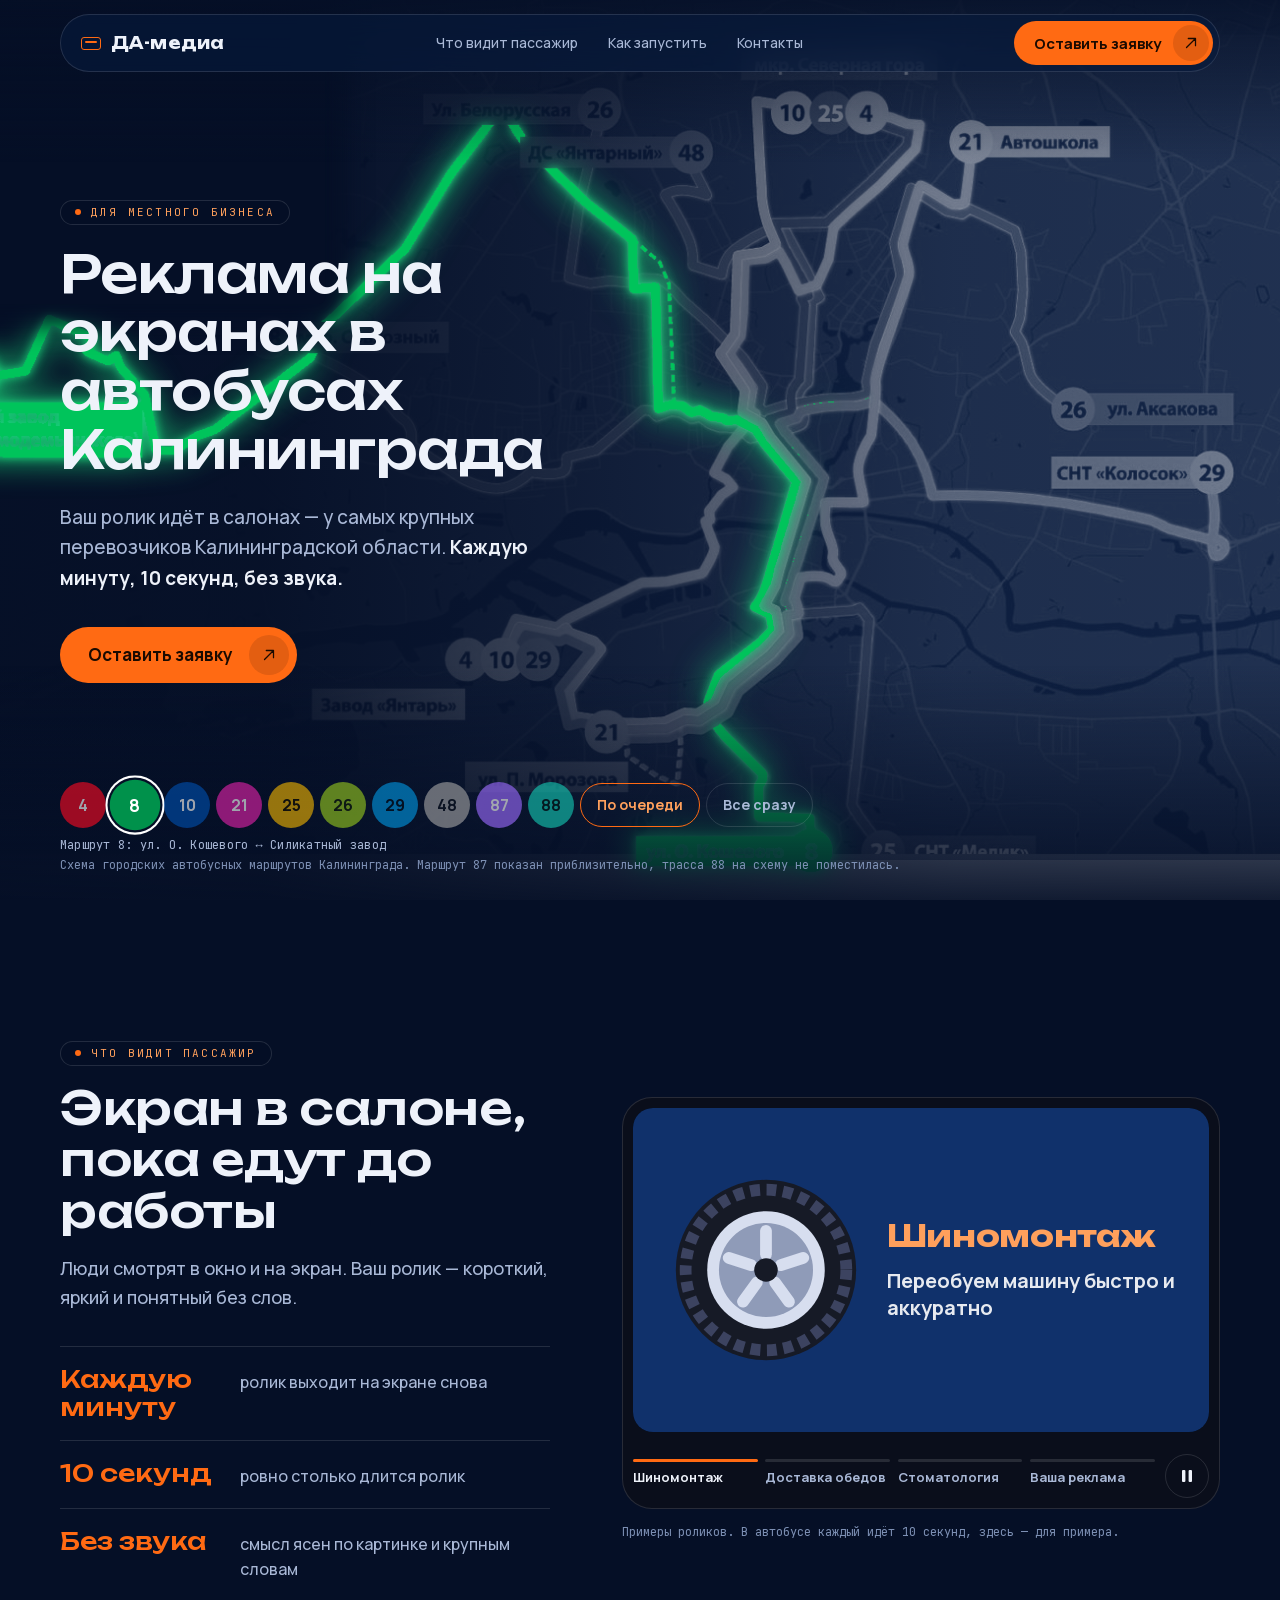
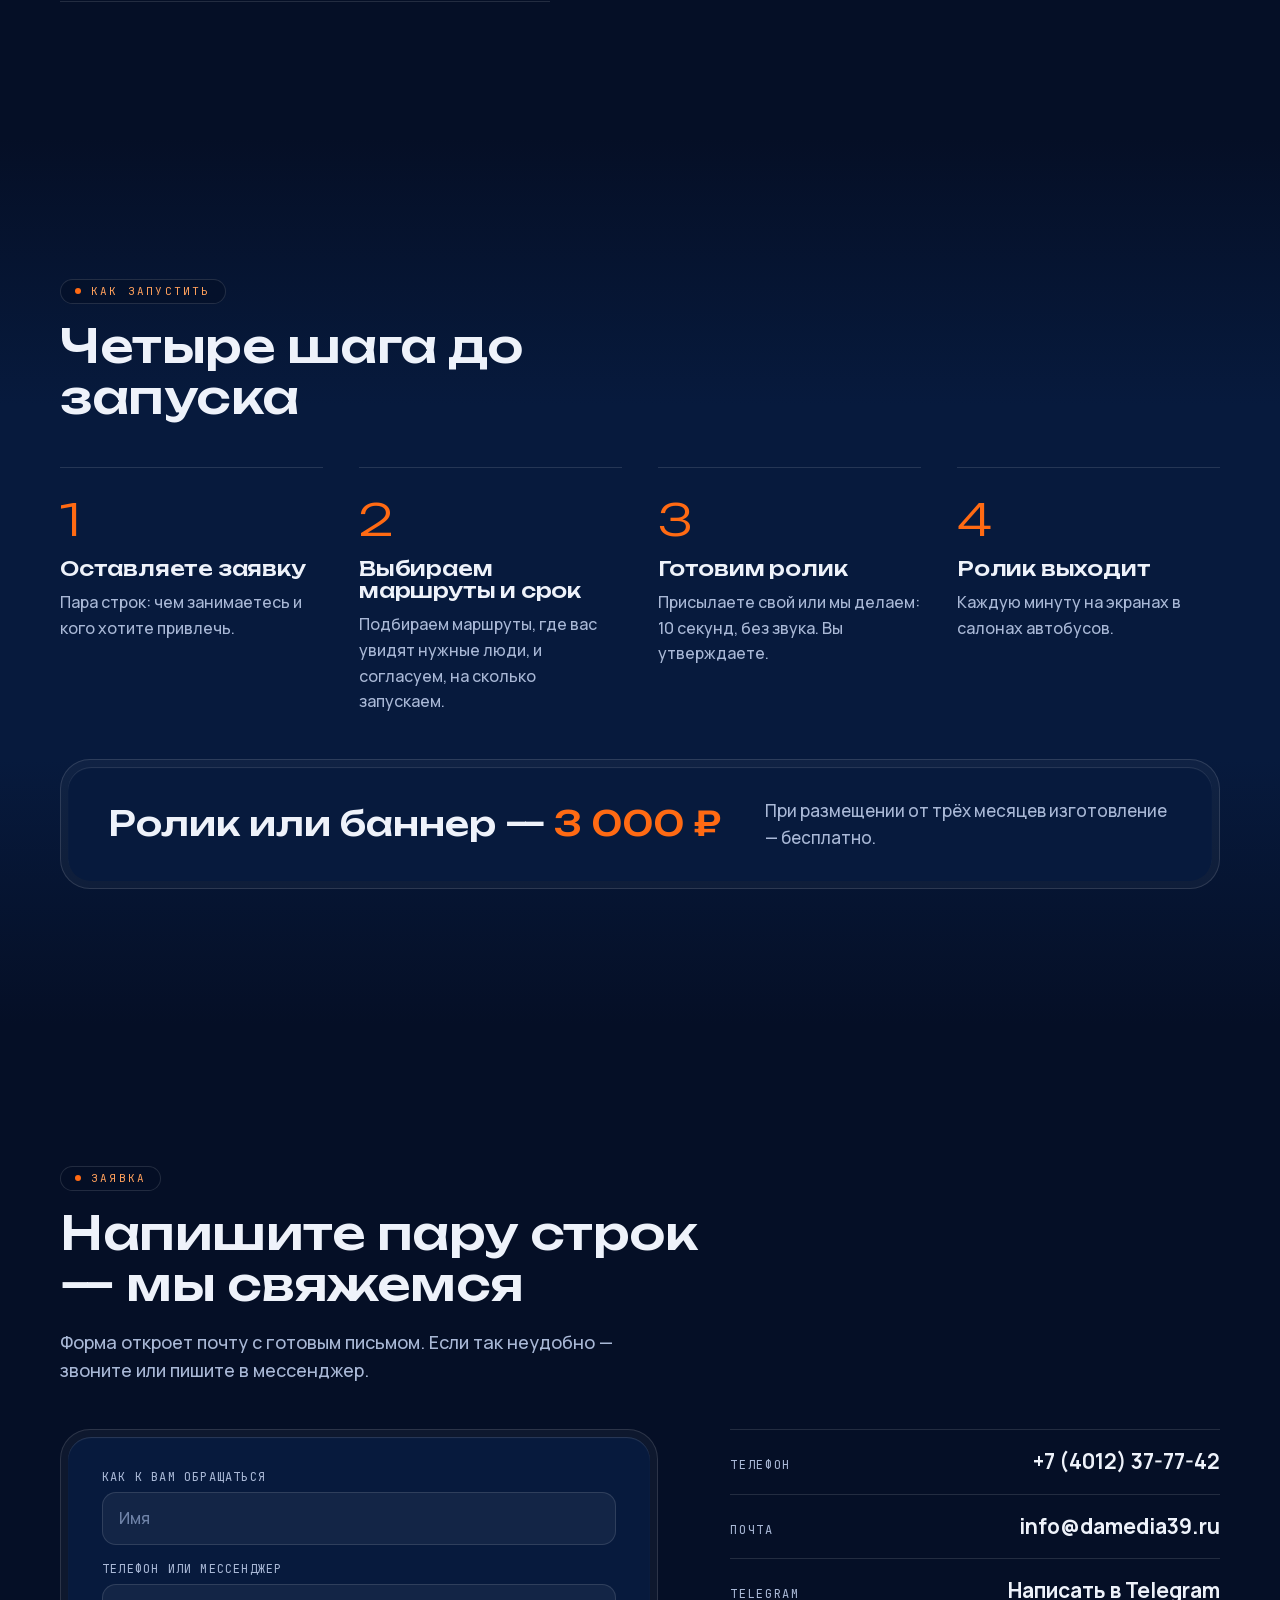
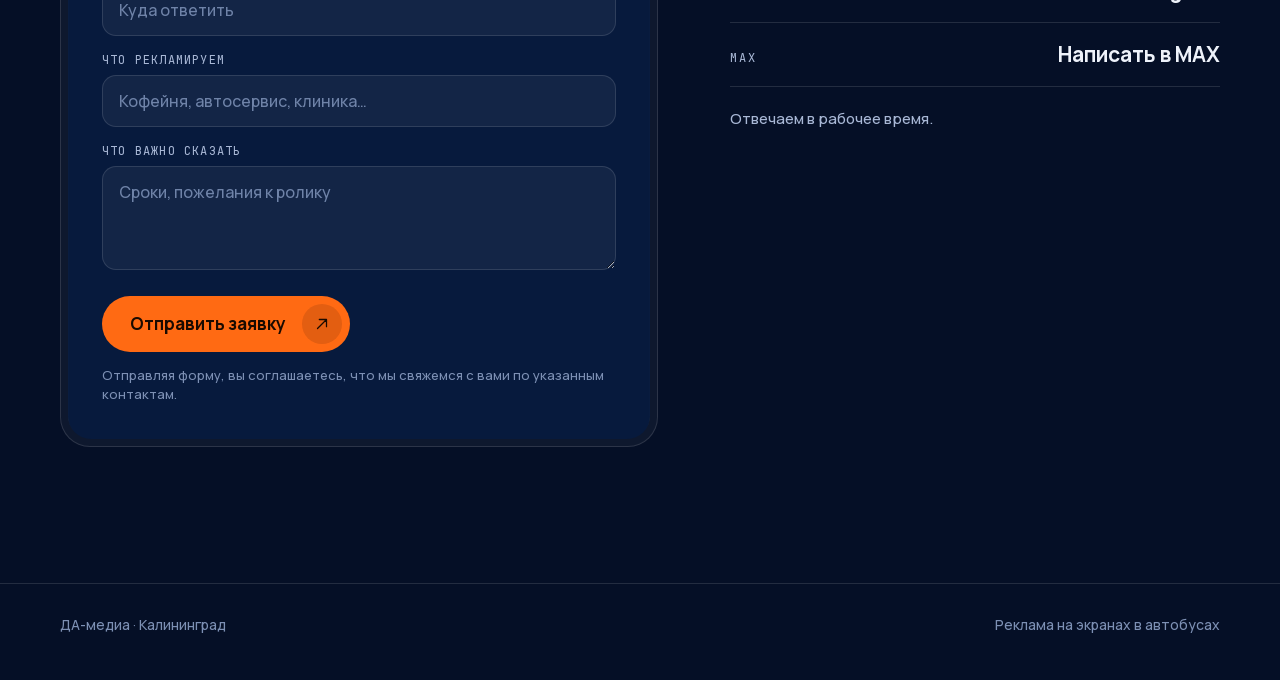
==== variants/c/index.html @ 6485599e "Демо сайта ДА-медиа (черновик) Co-Authored-By: Claude Sonnet 5.5 <noreply@anthropic.com>" ====
<!doctype html>
<html lang="ru">
<head>
<meta charset="utf-8">
<meta name="robots" content="noindex">
<meta name="viewport" content="width=device-width, initial-scale=1">
<title>ДА-медиа — реклама на экранах в автобусах Калининграда</title>
<meta name="description" content="Ваш ролик на экранах в салонах автобусов самых крупных перевозчиков Калининградской области. Для местного бизнеса. Оставьте заявку.">
<meta name="theme-color" content="#050f26">
<link rel="icon" href="data:image/svg+xml,%3Csvg xmlns='http://www.w3.org/2000/svg' viewBox='0 0 32 32'%3E%3Crect width='32' height='32' rx='8' fill='%23050f26'/%3E%3Crect x='6' y='10' width='20' height='12' rx='3' fill='none' stroke='%23ff6a13' stroke-width='2.5'/%3E%3C/svg%3E">
<script>document.documentElement.className='js'</script>
<link rel="stylesheet" href="../../assets/fonts/fonts.css">
<style>
/* Вариант В — «Ночная карта»: тёмный, карта города — герой первого экрана */
button,input,select,textarea{font-family:inherit}
:root{
  --bg:#050f26; --bg2:#071a3d; --bg3:#0b2350;
  --ink:#eef2fa; --muted:#a9b8d6; --line:rgba(255,255,255,.12);
  --orange:#ff6a13; --orange2:#ffa05c;
  --head:UNB,sans-serif; --txt:MAN,sans-serif; --mono:JB,monospace;
  --pad:20px; --spring:cubic-bezier(.32,.72,0,1);
  --ratio:1.7486;
}
@media(min-width:760px){:root{--pad:40px}}
*{box-sizing:border-box}
html{scroll-behavior:smooth;-webkit-text-size-adjust:100%}
body{margin:0;background:var(--bg);color:var(--ink);font:500 17px/1.6 var(--txt);overflow-x:hidden}
img,svg{display:block;max-width:100%}
a{color:inherit}
:focus-visible{outline:2px solid var(--orange2);outline-offset:3px;border-radius:6px}
.wrap{max-width:1240px;margin-inline:auto;padding-inline:var(--pad)}
.eyebrow{display:inline-flex;align-items:center;gap:10px;padding:6px 14px;border:1px solid var(--line);border-radius:999px;
  font:500 11px/1 var(--mono);letter-spacing:.2em;text-transform:uppercase;color:var(--orange2);background:rgba(5,15,38,.55)}
.eyebrow::before{content:"";width:6px;height:6px;border-radius:50%;background:var(--orange)}
h1,h2,h3{font-family:var(--head);font-weight:500;line-height:1.12;margin:0;letter-spacing:-.01em}
p{margin:0}

/* кнопка с вложенной стрелкой */
.btn{display:inline-flex;align-items:center;gap:16px;min-height:56px;padding:8px 8px 8px 28px;border:0;border-radius:999px;
  background:var(--orange);color:#1a0a00;font:700 17px/1 var(--txt);cursor:pointer;text-decoration:none;
  transition:transform .6s var(--spring),background .4s var(--spring)}
.btn:hover{background:var(--orange2)}
.btn:active{transform:scale(.98)}
.btn .ar{width:40px;height:40px;border-radius:50%;background:rgba(26,10,0,.12);display:grid;place-items:center;
  transition:transform .6s var(--spring)}
.btn:hover .ar{transform:translate(3px,-2px) scale(1.06)}
.btn .ar svg{width:18px;height:18px}
.btn{white-space:nowrap}
.btn--sm{min-height:44px;padding:4px 4px 4px 20px;font-size:15px;gap:12px}
.btn--sm .ar{width:36px;height:36px}

/* плавающая шапка-«остров» */
.top{position:fixed;z-index:30;top:14px;left:var(--pad);right:var(--pad);margin-inline:auto;max-width:1160px;
  display:flex;align-items:center;justify-content:space-between;gap:16px;padding:6px 6px 6px 20px;border-radius:999px;
  background:rgba(7,26,61,.62);border:1px solid var(--line);-webkit-backdrop-filter:blur(16px);backdrop-filter:blur(16px)}
.logo{white-space:nowrap;display:inline-flex;align-items:center;gap:10px;font:700 16px/1 var(--head);text-decoration:none;letter-spacing:.01em}
.logo i{width:20px;height:13px;border:1.5px solid var(--orange);border-radius:3px;position:relative;flex:none}
.logo i::after{content:"";position:absolute;left:3px;right:3px;top:3px;height:2px;border-radius:2px;background:var(--orange)}
.nav{display:none;gap:30px;font:500 14px/1 var(--txt)}
.nav a{text-decoration:none;color:var(--muted);transition:color .4s var(--spring)}
.nav a:hover{color:var(--ink)}
@media(min-width:900px){.nav{display:flex}}
.top .sh{display:none}
@media(max-width:520px){.top .lg{display:none}.top .sh{display:inline}.top{padding-left:16px}}

/* ───────── ПЕРВЫЙ ЭКРАН: КАРТА ───────── */
.hero{position:relative;background:var(--bg)}
.stage{position:relative;height:max(38svh,280px);overflow:hidden;background:var(--bg2)}
.mapbox{position:absolute;left:0;top:0;height:100%;width:calc(max(38svh,280px)*var(--ratio));
  background:var(--bg2);isolation:isolate;transform:translateX(var(--tx,0px));
  transition:transform 1.1s var(--spring)}
.mapbox img{position:absolute;left:0;top:0;width:100%;height:auto;max-width:none}
.mapbox .base{z-index:1;filter:grayscale(1) invert(1) brightness(1.08) contrast(.92);mix-blend-mode:screen;opacity:.72}
.rl{z-index:3;opacity:0;pointer-events:none;transition:opacity .7s var(--spring)}
.rl.on{opacity:1;filter:brightness(1.3) saturate(1.15) drop-shadow(0 0 5px var(--g,var(--c))) drop-shadow(0 0 16px var(--g,var(--c)));
  animation:glow 2.6s var(--spring) infinite alternate}
@keyframes glow{from{opacity:.78}to{opacity:1}}
.patch{position:absolute;z-index:4;left:1.6%;top:3%;width:28.4%;height:30.8%;background:var(--bg);
  box-shadow:0 0 26px 20px var(--bg);border-radius:6px}
.scrim-l{display:none}
.fade{position:absolute;z-index:5;inset:0;pointer-events:none;
  background:linear-gradient(180deg,rgba(5,15,38,.85) 0,rgba(5,15,38,0) 22%,rgba(5,15,38,0) 70%,var(--bg) 100%)}
.hero-foot{position:relative;z-index:6;padding:6px var(--pad) 0}
.kchips{display:flex;flex-wrap:wrap;gap:6px;align-items:center}
.kch{appearance:none;border:0;width:44px;height:44px;border-radius:50%;background:var(--c);color:var(--t,#fff);cursor:pointer;
  font:700 16px/1 var(--txt);padding:0;opacity:.62;
  transition:opacity .4s var(--spring),transform .5s var(--spring),box-shadow .4s var(--spring)}
.kch:hover{opacity:1}
.kch[aria-pressed="true"]{opacity:1;transform:scale(1.1);box-shadow:0 0 0 2px var(--bg),0 0 0 4px #fff}
.kmode{appearance:none;border:1px solid var(--line);background:transparent;color:var(--muted);height:44px;padding:0 16px;
  border-radius:999px;cursor:pointer;font:600 14px/1 var(--txt);transition:color .4s var(--spring),border-color .4s var(--spring)}
.kmode:hover,.kmode[aria-pressed="true"]{color:var(--orange2);border-color:var(--orange)}
.kinfo{margin-top:8px;font:500 12px/1.5 var(--mono);color:var(--muted);letter-spacing:.02em;min-height:1.5em}
.kcap{margin-top:2px;font:500 12px/1.5 var(--mono);color:#7d90b4}

.hero-in{position:relative;z-index:6;padding:14px var(--pad) 40px}
.hero-in h1{font-size:clamp(26px,7vw,34px);margin:12px 0 12px;max-width:15em}
.hero-in .sub{color:var(--muted);font-size:16px;max-width:30em;margin-bottom:24px}
.hero-in .sub b{color:var(--ink);font-weight:600}

@media(min-width:760px){
  .hero{height:max(100svh,660px);display:grid;grid-template-rows:1fr auto;min-height:660px}
  .stage{position:absolute;inset:0;height:auto}
  .mapbox{left:50%;top:50%;height:auto;aspect-ratio:1600/915;width:max(100%,calc(max(100svh,660px)*var(--ratio)));
    transform:translate(-50%,-50%);transition:none}
  .scrim-l{display:block;position:absolute;inset:0;z-index:2;
    background:linear-gradient(90deg,var(--bg) 0,rgba(5,15,38,.93) 26%,rgba(5,15,38,.62) 46%,rgba(5,15,38,.12) 70%,rgba(5,15,38,0) 100%)}
  .fade{background:linear-gradient(180deg,rgba(5,15,38,.8) 0,rgba(5,15,38,0) 18%,rgba(5,15,38,0) 74%,rgba(5,15,38,.92) 100%)}
  .hero-in{grid-row:1;align-self:center;padding:96px var(--pad) 0;width:100%;max-width:1240px;margin-inline:auto}
  .hero-in h1{font-size:clamp(36px,4.1vw,56px);max-width:11.5em;margin:20px 0 22px}
  .hero-in .sub{font-size:19px;max-width:27em;margin-bottom:34px}
  .hero-foot{grid-row:2;width:100%;max-width:1240px;margin-inline:auto;padding:0 var(--pad) 26px}
  .kch{width:46px;height:46px}
}

/* ───────── БЛОКИ ───────── */
section.blk{padding:84px 0}
@media(min-width:900px){section.blk{padding:136px 0}}
.blk h2{font-size:clamp(26px,3.6vw,46px);margin:16px 0 18px;max-width:14em}
.lead{color:var(--muted);max-width:32em;font-size:18px}

.bezel{padding:7px;border:1px solid var(--line);border-radius:30px;background:rgba(255,255,255,.04)}
.bezel>.core{border-radius:23px;background:var(--bg2);box-shadow:inset 0 1px 1px rgba(255,255,255,.14);overflow:hidden}

/* что видит пассажир */
.pass{display:grid;gap:44px;align-items:center}
@media(min-width:900px){.pass{grid-template-columns:minmax(0,.9fr) minmax(0,1.1fr);gap:72px}}
.facts{list-style:none;margin:34px 0 0;padding:0}
.facts li{display:grid;grid-template-columns:minmax(0,9.5em) 1fr;gap:18px;align-items:baseline;padding:18px 0;border-top:1px solid var(--line)}
.facts li:last-child{border-bottom:1px solid var(--line)}
.facts b{font:500 clamp(18px,2.1vw,24px)/1.2 var(--head);color:var(--orange)}
.facts span{color:var(--muted);font-size:16px}
@media(max-width:420px){.facts li{grid-template-columns:1fr;gap:4px}}

.tv{padding:10px;border-radius:30px;background:#0a0e1b;border:1px solid var(--line)}
.glass{position:relative;aspect-ratio:16/9;border-radius:20px;overflow:hidden;container-type:inline-size;background:#000}
.sl{position:absolute;inset:0;display:flex;align-items:center;gap:4cqw;padding:5cqw 6cqw;opacity:0;visibility:hidden;
  transition:opacity .9s var(--spring),visibility 0s .9s}
.sl.on{opacity:1;visibility:visible;transition:opacity .9s var(--spring),visibility 0s}
.sl .art{flex:none;width:34cqw}
.sl .tx{min-width:0}
.sl .tt{font:700 5.2cqw/1.12 var(--head);letter-spacing:-.01em}
.sl .ss{font:600 3.5cqw/1.35 var(--txt);margin-top:2.4cqw;opacity:.9}
.s1{background:#10316b;color:#fff}.s1 .tt{color:#ffa05c}
.s2{background:#ffd36b;color:#2a1700}
.s3{background:#8fdde6;color:#06303a}
.s4{background:var(--orange);color:#1a0a00;flex-direction:column;justify-content:center;text-align:center;gap:0}
.s4 .tt{font-size:6cqw;max-width:16em}
.s4 .brand{font:700 4.2cqw/1 var(--head);margin-top:4cqw;letter-spacing:.02em}
.s4 .tel{font:700 6.4cqw/1 var(--head);margin-top:2.6cqw;background:#1a0a00;color:#fff;padding:2cqw 4cqw;border-radius:999px;white-space:nowrap}
.spin{transform-box:fill-box;transform-origin:center}
.sl.on .spin{animation:spin 2.2s linear infinite}
.sl.on .steam{animation:steam 2s var(--spring) infinite}
.sl.on .steam:nth-of-type(2){animation-delay:.5s}.sl.on .steam:nth-of-type(3){animation-delay:1s}
.sl.on .tooth{animation:wob 1.6s var(--spring) infinite alternate}
.sl.on .tw{animation:tw 1.2s var(--spring) infinite alternate}
.sl.on .tw:nth-of-type(2){animation-delay:.4s}.sl.on .tw:nth-of-type(3){animation-delay:.8s}
.steam,.tw,.tooth{transform-box:fill-box;transform-origin:center}
@keyframes spin{to{transform:rotate(360deg)}}
@keyframes steam{0%{opacity:0;transform:translateY(8px)}35%{opacity:.9}100%{opacity:0;transform:translateY(-14px)}}
@keyframes wob{from{transform:rotate(-7deg)}to{transform:rotate(7deg)}}
@keyframes tw{from{opacity:.2;transform:scale(.5)}to{opacity:1;transform:scale(1.15)}}

.tvbar{display:flex;align-items:center;gap:10px;margin-top:14px}
.tabs{display:flex;gap:8px;flex:1;min-width:0}
.tab{appearance:none;flex:1;min-width:0;border:0;background:transparent;color:var(--muted);cursor:pointer;text-align:left;
  padding:10px 0 0;font:600 13px/1.25 var(--txt);position:relative;transition:color .4s var(--spring)}
.tab::before{content:"";position:absolute;left:0;right:0;top:0;height:3px;border-radius:3px;background:var(--line)}
.tab .bar{position:absolute;left:0;right:0;top:0;height:3px;border-radius:3px;background:var(--orange);transform:scaleX(0);transform-origin:left}
.tab[aria-current="true"]{color:var(--ink)}
.tab[aria-current="true"] .bar{animation:fill var(--dur,4.5s) linear forwards}
.tv.paused .tab .bar,.tv.still .tab .bar{animation:none}
.tv.paused .tab[aria-current="true"] .bar,.tv.still .tab[aria-current="true"] .bar{transform:scaleX(1)}
@keyframes fill{to{transform:scaleX(1)}}
.pp{appearance:none;flex:none;width:44px;height:44px;border-radius:50%;border:1px solid var(--line);background:transparent;color:var(--ink);cursor:pointer;
  display:grid;place-items:center;margin-top:8px;transition:border-color .4s var(--spring)}
.pp:hover{border-color:var(--orange)}
.pp svg{width:16px;height:16px}
.pp .i-play{display:none}
.tv.paused .pp .i-play{display:block}.tv.paused .pp .i-pause{display:none}
.tab .sh{display:none}
@media(max-width:520px){.tab .f{display:none}.tab .sh{display:inline}.tab{font-size:12.5px}}
.tvnote{margin-top:14px;font:500 12px/1.5 var(--mono);color:#7d90b4}

/* как запустить */
.steps{list-style:none;margin:44px 0 0;padding:0;display:grid;gap:0}
.steps li{padding:26px 0;border-top:1px solid var(--line)}
.steps .n{font:300 44px/1 var(--head);color:var(--orange)}
.steps h3{font-size:20px;margin:16px 0 10px;font-weight:500}
.steps p{color:var(--muted);font-size:16px}
@media(min-width:900px){
  .steps{grid-template-columns:repeat(4,1fr);column-gap:36px}
  .steps li{padding:30px 0 0}
}
.price{margin-top:44px}
.price .core{display:grid;gap:12px;padding:26px 28px;align-items:center}
.price b{font:500 clamp(22px,3vw,34px)/1.15 var(--head)}
.price b em{font-style:normal;color:var(--orange)}
.price span{color:var(--muted);font-size:17px}
@media(min-width:900px){.price .core{grid-template-columns:auto 1fr;gap:44px;padding:30px 40px}}

/* заявка */
.order{display:grid;gap:48px;margin-top:44px}
@media(min-width:960px){.order{grid-template-columns:minmax(0,1.1fr) minmax(0,.9fr);gap:72px;align-items:start}}
.form .core{padding:24px 22px}
@media(min-width:600px){.form .core{padding:34px}}
.f-row{margin-bottom:18px}
.f-row label{display:block;font:500 12px/1 var(--mono);letter-spacing:.1em;text-transform:uppercase;color:var(--muted);margin-bottom:9px}
.f-row input,.f-row textarea{width:100%;font:500 16px/1.4 var(--txt);color:var(--ink);background:rgba(255,255,255,.05);
  border:1px solid var(--line);border-radius:14px;padding:14px 16px;transition:border-color .4s var(--spring),background .4s var(--spring)}
.f-row textarea{min-height:104px;resize:vertical}
.f-row input::placeholder,.f-row textarea::placeholder{color:#6f83a8}
.f-row input:focus,.f-row textarea:focus{outline:none;border-color:var(--orange);background:rgba(255,106,19,.07)}
.ok{margin-top:14px;color:var(--orange2);font-size:15px}
.fine{margin-top:14px;color:#7d90b4;font-size:13px;line-height:1.5}
.cts{list-style:none;margin:0;padding:0}
.cts li{display:flex;flex-wrap:wrap;gap:4px 18px;justify-content:space-between;align-items:baseline;padding:18px 0;border-top:1px solid var(--line)}
.cts li:last-child{border-bottom:1px solid var(--line)}
.cts .k{font:500 12px/1 var(--mono);letter-spacing:.14em;text-transform:uppercase;color:var(--muted)}
.cts a{font:600 clamp(17px,2vw,21px)/1.3 var(--txt);text-decoration:none;transition:color .4s var(--spring);overflow-wrap:anywhere}
.cts a:hover{color:var(--orange2)}
.cts-note{margin-top:20px;color:var(--muted);font-size:15px}

.ftr{border-top:1px solid var(--line);padding:30px 0 44px;color:#7d90b4;font-size:14px}
.ftr .wrap{display:flex;flex-wrap:wrap;gap:10px 30px;justify-content:space-between}

/* появление при прокрутке */
.js .rv{opacity:0;transform:translateY(30px);filter:blur(6px);transition:opacity 1s var(--spring),transform 1s var(--spring),filter 1s var(--spring)}
.js .rv.in{opacity:1;transform:none;filter:none}
@media(prefers-reduced-motion:reduce){
  html{scroll-behavior:auto}
  .js .rv{opacity:1;transform:none;filter:none;transition:none}
  .rl,.rl.on{animation:none;transition:none}
  .sl,.sl.on{transition:none}
  .sl .spin,.sl .steam,.sl .tooth,.sl .tw{animation:none !important}
  .tab .bar{animation:none !important}
  .mapbox{transition:none}
}
</style>
</head>
<body>

<header class="top">
  <a class="logo" href="#top" aria-label="ДА-медиа, к началу"><i></i>ДА-медиа</a>
  <nav class="nav" aria-label="Разделы">
    <a href="#passazhir">Что видит пассажир</a>
    <a href="#kak">Как запустить</a>
    <a href="#zayavka">Контакты</a>
  </nav>
  <a class="btn btn--sm" href="#zayavka"><span class="lg">Оставить заявку</span><span class="sh">Заявка</span><span class="ar" aria-hidden="true"><svg viewBox="0 0 20 20" fill="none" stroke="currentColor" stroke-width="1.4" stroke-linecap="round" stroke-linejoin="round"><path d="M5 15 15 5M7 5h8v8"/></svg></span></a>
</header>

<main id="top">
<!-- ═════ 1. ПЕРВЫЙ ЭКРАН: живая карта города ═════ -->
<section class="hero" aria-label="Реклама на экранах в автобусах Калининграда" data-karta>
  <div class="stage" role="img" aria-label="Схема городских автобусных маршрутов Калининграда: маршруты подсвечиваются по очереди">
    <div class="mapbox" data-box>
      <img class="base" src="../../assets/karta/karta-marshrutov.jpg" width="1600" height="1117" alt="">
      <div class="scrim-l"></div>
      <img class="rl" data-r="4"  style="--c:#fa0a23" src="../../assets/karta/r4.png"  width="1600" height="1117" alt="">
      <img class="rl" data-r="8"  style="--c:#00914b;--g:#19d47a" src="../../assets/karta/r8.png"  width="1600" height="1117" alt="">
      <img class="rl" data-r="10" style="--c:#0050af;--g:#3b8cff" src="../../assets/karta/r10.png" width="1600" height="1117" alt="">
      <img class="rl" data-r="21" style="--c:#e223aa" src="../../assets/karta/r21.png" width="1600" height="1117" alt="">
      <img class="rl" data-r="25" style="--c:#f0b400" src="../../assets/karta/r25.png" width="1600" height="1117" alt="">
      <img class="rl" data-r="26" style="--c:#96c81e" src="../../assets/karta/r26.png" width="1600" height="1117" alt="">
      <img class="rl" data-r="29" style="--c:#0096e1" src="../../assets/karta/r29.png" width="1600" height="1117" alt="">
      <img class="rl" data-r="87" style="--c:#9b6bff;--g:#b58cff" src="../../assets/karta/r87.png" width="1600" height="1117" alt="">
      <div class="patch"></div>
    </div>
    <div class="fade"></div>
  </div>

  <div class="hero-foot">
    <div class="kchips" role="group" aria-label="Выбор маршрута на карте">
      <button type="button" class="kch" data-r="4"  style="--c:#fa0a23" aria-pressed="false" aria-label="Маршрут 4">4</button>
      <button type="button" class="kch" data-r="8"  style="--c:#00914b" aria-pressed="false" aria-label="Маршрут 8">8</button>
      <button type="button" class="kch" data-r="10" style="--c:#0050af" aria-pressed="false" aria-label="Маршрут 10">10</button>
      <button type="button" class="kch" data-r="21" style="--c:#e223aa" aria-pressed="false" aria-label="Маршрут 21">21</button>
      <button type="button" class="kch" data-r="25" style="--c:#f0b400;--t:#1a1200" aria-pressed="false" aria-label="Маршрут 25">25</button>
      <button type="button" class="kch" data-r="26" style="--c:#96c81e;--t:#14200a" aria-pressed="false" aria-label="Маршрут 26">26</button>
      <button type="button" class="kch" data-r="29" style="--c:#0096e1;--t:#02131f" aria-pressed="false" aria-label="Маршрут 29">29</button>
      <button type="button" class="kch" data-r="48" style="--c:#a3a3a3;--t:#10161f" aria-pressed="false" aria-label="Маршрут 48">48</button>
      <button type="button" class="kch" data-r="87" style="--c:#9b6bff" aria-pressed="false" aria-label="Маршрут 87">87</button>
      <button type="button" class="kch" data-r="88" style="--c:#14c8b4;--t:#04201c" aria-pressed="false" aria-label="Маршрут 88">88</button>
      <button type="button" class="kmode" data-mode="auto" aria-pressed="true">По очереди</button>
      <button type="button" class="kmode" data-mode="all" aria-pressed="false">Все сразу</button>
    </div>
    <p class="kinfo" data-info>10 маршрутов: 4, 8, 10, 21, 25, 26, 29, 48, 87, 88</p>
    <p class="kcap">Схема городских автобусных маршрутов Калининграда. Маршрут 87 показан приблизительно, трасса 88 на схему не поместилась.</p>
  </div>

  <div class="hero-in">
    <span class="eyebrow">Для местного бизнеса</span>
    <h1>Реклама на экранах в автобусах Калининграда</h1>
    <p class="sub">Ваш ролик идёт в салонах — у самых крупных перевозчиков Калининградской области. <b>Каждую минуту, 10 секунд, без звука.</b></p>
    <a class="btn" href="#zayavka">Оставить заявку<span class="ar" aria-hidden="true"><svg viewBox="0 0 20 20" fill="none" stroke="currentColor" stroke-width="1.4" stroke-linecap="round" stroke-linejoin="round"><path d="M5 15 15 5M7 5h8v8"/></svg></span></a>
  </div>
</section>

<!-- ═════ 2. ЧТО ВИДИТ ПАССАЖИР ═════ -->
<section class="blk" id="passazhir">
  <div class="wrap pass">
    <div class="rv">
      <span class="eyebrow">Что видит пассажир</span>
      <h2>Экран в салоне, пока едут до работы</h2>
      <p class="lead">Люди смотрят в окно и на экран. Ваш ролик — короткий, яркий и понятный без слов.</p>
      <ul class="facts">
        <li><b>Каждую минуту</b><span>ролик выходит на экране снова</span></li>
        <li><b>10 секунд</b><span>ровно столько длится ролик</span></li>
        <li><b>Без звука</b><span>смысл ясен по картинке и крупным словам</span></li>
      </ul>
      <!-- TODO: доля мужчин/женщин, ждём данных -->
    </div>

    <div class="rv">
      <div class="tv" data-tv>
        <div class="glass" role="group" aria-label="Примеры роликов на экране в автобусе">
          <!-- 1. шиномонтаж -->
          <div class="sl s1 on" aria-hidden="false">
            <svg class="art" viewBox="0 0 100 100" aria-hidden="true">
              <g class="spin">
                <circle cx="50" cy="50" r="46" fill="#161a26"/>
                <circle cx="50" cy="50" r="41" fill="none" stroke="#3c4360" stroke-width="6" stroke-dasharray="5 3.4"/>
                <circle cx="50" cy="50" r="30" fill="#d7deef"/>
                <circle cx="50" cy="50" r="24" fill="#8f9bb8"/>
                <g fill="#d7deef"><rect x="47" y="27" width="6" height="18" rx="3"/><rect x="47" y="27" width="6" height="18" rx="3" transform="rotate(72 50 50)"/><rect x="47" y="27" width="6" height="18" rx="3" transform="rotate(144 50 50)"/><rect x="47" y="27" width="6" height="18" rx="3" transform="rotate(216 50 50)"/><rect x="47" y="27" width="6" height="18" rx="3" transform="rotate(288 50 50)"/></g>
                <circle cx="50" cy="50" r="6" fill="#161a26"/>
              </g>
            </svg>
            <div class="tx"><p class="tt">Шиномонтаж</p><p class="ss">Переобуем машину быстро и аккуратно</p></div>
          </div>
          <!-- 2. доставка обедов -->
          <div class="sl s2" aria-hidden="true">
            <svg class="art" viewBox="0 0 100 100" aria-hidden="true">
              <path class="steam" d="M32 40c-6-6 6-10 0-18" fill="none" stroke="#fff" stroke-width="4" stroke-linecap="round"/>
              <path class="steam" d="M50 40c-6-6 6-10 0-18" fill="none" stroke="#fff" stroke-width="4" stroke-linecap="round"/>
              <path class="steam" d="M68 40c-6-6 6-10 0-18" fill="none" stroke="#fff" stroke-width="4" stroke-linecap="round"/>
              <ellipse cx="50" cy="52" rx="40" ry="8" fill="#e8552b"/>
              <path d="M10 52h80a40 36 0 0 1-80 0Z" fill="#ff6a13"/>
              <ellipse cx="50" cy="52" rx="34" ry="5.5" fill="#f7b24a"/>
              <circle cx="38" cy="52" r="3" fill="#e8552b"/><circle cx="58" cy="53" r="2.6" fill="#7bb24a"/>
              <rect x="30" y="86" width="40" height="6" rx="3" fill="#2a1700" opacity=".25"/>
            </svg>
            <div class="tx"><p class="tt">Обеды с доставкой</p><p class="ss">Горячий суп — к вам в офис</p></div>
          </div>
          <!-- 3. стоматология -->
          <div class="sl s3" aria-hidden="true">
            <svg class="art" viewBox="0 0 100 100" aria-hidden="true">
              <path class="tooth" d="M30 18c8-8 18-2 20 0 2-2 12-8 20 0 10 10 4 26 0 40-3 16-4 30-12 30-6 0-6-18-8-22-2 4-2 22-8 22-8 0-9-14-12-30-4-14-10-30 0-40Z" fill="#fff" stroke="#bfe6ee" stroke-width="3"/>
              <path class="tw" d="M82 14l3 8 8 3-8 3-3 8-3-8-8-3 8-3Z" fill="#fff"/>
              <path class="tw" d="M14 52l2 5 5 2-5 2-2 5-2-5-5-2 5-2Z" fill="#fff"/>
              <path class="tw" d="M86 62l2 5 5 2-5 2-2 5-2-5-5-2 5-2Z" fill="#fff"/>
            </svg>
            <div class="tx"><p class="tt">Стоматология</p><p class="ss">Здоровая улыбка без страха</p></div>
          </div>
          <!-- 4. финал -->
          <div class="sl s4" aria-hidden="true">
            <p class="tt">Здесь может быть ваша реклама</p>
            <p class="brand">ДА-медиа</p>
            <p class="tel">+7 (4012) 37-77-42</p>
          </div>
        </div>
        <div class="tvbar">
          <div class="tabs">
            <button type="button" class="tab" aria-current="true" data-i="0"><span class="bar"></span><span class="f">Шиномонтаж</span><span class="sh">Шины</span></button>
            <button type="button" class="tab" aria-current="false" data-i="1"><span class="bar"></span><span class="f">Доставка обедов</span><span class="sh">Обеды</span></button>
            <button type="button" class="tab" aria-current="false" data-i="2"><span class="bar"></span><span class="f">Стоматология</span><span class="sh">Зубы</span></button>
            <button type="button" class="tab" aria-current="false" data-i="3"><span class="bar"></span><span class="f">Ваша реклама</span><span class="sh">Ваша реклама</span></button>
          </div>
          <button type="button" class="pp" data-pp aria-label="Пауза">
            <svg class="i-pause" viewBox="0 0 16 16" fill="currentColor"><rect x="3" y="2" width="3.4" height="12" rx="1"/><rect x="9.6" y="2" width="3.4" height="12" rx="1"/></svg>
            <svg class="i-play" viewBox="0 0 16 16" fill="currentColor"><path d="M4 2.4v11.2a.6.6 0 0 0 .9.5l9-5.6a.6.6 0 0 0 0-1L4.9 1.9a.6.6 0 0 0-.9.5Z"/></svg>
          </button>
        </div>
      </div>
      <p class="tvnote">Примеры роликов. В автобусе каждый идёт 10 секунд, здесь — для примера.</p>
    </div>
  </div>
</section>

<!-- ═════ 3. КАК ЗАПУСТИТЬ ═════ -->
<section class="blk" id="kak" style="background:linear-gradient(180deg,var(--bg),var(--bg2) 30%,var(--bg2) 70%,var(--bg))">
  <div class="wrap">
    <div class="rv">
      <span class="eyebrow">Как запустить</span>
      <h2>Четыре шага до запуска</h2>
    </div>
    <ol class="steps rv">
      <li><div class="n">1</div><h3>Оставляете заявку</h3><p>Пара строк: чем занимаетесь и кого хотите привлечь.</p></li>
      <li><div class="n">2</div><h3>Выбираем маршруты и срок</h3><p>Подбираем маршруты, где вас увидят нужные люди, и согласуем, на сколько запускаем.</p></li>
      <li><div class="n">3</div><h3>Готовим ролик</h3><p>Присылаете свой или мы делаем: 10 секунд, без звука. Вы утверждаете.</p></li>
      <li><div class="n">4</div><h3>Ролик выходит</h3><p>Каждую минуту на экранах в салонах автобусов.</p></li>
    </ol>
    <div class="price bezel rv">
      <div class="core">
        <b>Ролик или баннер — <em>3&nbsp;000&nbsp;₽</em></b>
        <span>При размещении от трёх месяцев изготовление — бесплатно.</span>
      </div>
    </div>
  </div>
</section>

<!-- ═════ 4. ЗАЯВКА И КОНТАКТЫ ═════ -->
<section class="blk" id="zayavka">
  <div class="wrap">
    <div class="rv">
      <span class="eyebrow">Заявка</span>
      <h2>Напишите пару строк — мы свяжемся</h2>
      <p class="lead">Форма откроет почту с готовым письмом. Если так неудобно — звоните или пишите в мессенджер.</p>
    </div>
    <div class="order">
      <div class="form bezel rv">
        <form class="core" data-mail>
          <div class="f-row"><label for="f-name">Как к вам обращаться</label><input id="f-name" type="text" name="Имя" placeholder="Имя" required autocomplete="name"></div>
          <div class="f-row"><label for="f-tel">Телефон или мессенджер</label><input id="f-tel" type="text" name="Связь" placeholder="Куда ответить" required autocomplete="tel"></div>
          <div class="f-row"><label for="f-biz">Что рекламируем</label><input id="f-biz" type="text" name="Что рекламируем" placeholder="Кофейня, автосервис, клиника…"></div>
          <div class="f-row"><label for="f-txt">Что важно сказать</label><textarea id="f-txt" name="Комментарий" placeholder="Сроки, пожелания к ролику"></textarea></div>
          <button class="btn" type="submit">Отправить заявку<span class="ar" aria-hidden="true"><svg viewBox="0 0 20 20" fill="none" stroke="currentColor" stroke-width="1.4" stroke-linecap="round" stroke-linejoin="round"><path d="M5 15 15 5M7 5h8v8"/></svg></span></button>
          <p class="ok" data-ok hidden role="status"></p>
          <p class="fine">Отправляя форму, вы соглашаетесь, что мы свяжемся с вами по указанным контактам.</p>
        </form>
      </div>
      <div class="rv">
        <ul class="cts">
          <li><span class="k">Телефон</span><a href="tel:+74012377742">+7 (4012) 37-77-42</a></li>
          <li><span class="k">Почта</span><a href="mailto:info@damedia39.ru">info@damedia39.ru</a></li>
          <li><span class="k">Telegram</span><a href="https://t.me/damedia39" target="_blank" rel="noopener">Написать в Telegram</a></li>
          <li><span class="k">MAX</span><a href="https://max.ru/damedia39" target="_blank" rel="noopener">Написать в MAX</a></li>
        </ul>
        <p class="cts-note">Отвечаем в рабочее время.</p>
      </div>
    </div>
  </div>
</section>
</main>

<footer class="ftr"><div class="wrap"><span>ДА-медиа · Калининград</span><span>Реклама на экранах в автобусах</span></div></footer>

<script>
(function(){
'use strict';
var still = matchMedia('(prefers-reduced-motion:reduce)').matches;

/* ── Карта: подсветка маршрутов по очереди и по нажатию ── */
(function(){
  var root=document.querySelector('[data-karta]'); if(!root) return;
  var box=root.querySelector('[data-box]');
  var layers=[].slice.call(root.querySelectorAll('.rl'));
  var chips=[].slice.call(root.querySelectorAll('.kch'));
  var modes=[].slice.call(root.querySelectorAll('.kmode'));
  var info=root.querySelector('[data-info]');
  var NAMES={"4":"мкр. Северная гора ↔ Завод «Янтарь»","8":"ул. О. Кошевого ↔ Силикатный завод","10":"мкр. Северная гора ↔ Завод «Янтарь»","21":"ул. П. Морозова ↔ Автошкола","25":"мкр. Северная гора ↔ СНТ «Медик»","26":"ул. Белорусская ↔ ул. Аксакова","29":"Завод «Янтарь» ↔ СНТ «Колосок»","48":"ДС «Янтарный» ↔ мкр. Совхозный (серая линия на схеме)","87":"ул. Аксакова ↔ завод «Янтарь» (на схеме показан приблизительно)","88":"ул. Суздальская ↔ ТЦ «Кёниг-Молл», ул. Докука (трасса вне схемы)"};
  var CX={"48":.4,"87":.6,"88":.56,"4":.54,"8":.34,"10":.52,"21":.59,"25":.62,"26":.6,"29":.7,"all":.56};
  var mode=still?'all':'auto', pinned=null, i=-1, timer=null, seen=true;
  var ALL='10 маршрутов: 4, 8, 10, 21, 25, 26, 29, 48, 87, 88';

  function pan(key){
    if(innerWidth>=760){ box.style.removeProperty('--tx'); return }
    var W=box.offsetWidth, vw=root.clientWidth;
    var tx=Math.max(vw-W,Math.min(0,vw/2-CX[key]*W));
    box.style.setProperty('--tx',tx+'px');
  }
  function show(set,key){ /* set: массив номеров, которые горят */
    layers.forEach(function(l){ l.classList.toggle('on',set.indexOf(l.dataset.r)>-1) });
    chips.forEach(function(c){ c.setAttribute('aria-pressed',(set.length===1&&c.dataset.r===set[0])?'true':'false') });
    info.textContent = set.length===1 ? 'Маршрут '+set[0]+': '+NAMES[set[0]] : ALL;
    pan(key||'all');
  }
  function setModeBtns(){ modes.forEach(function(b){ b.setAttribute('aria-pressed', b.dataset.mode===mode?'true':'false') }) }
  var lit=chips.filter(function(c){return layers.some(function(l){return l.dataset.r===c.dataset.r})});
  function step(){ i=(i+1)%lit.length; var n=lit[i].dataset.r; show([n],n) }
  function stop(){ if(timer){ clearInterval(timer); timer=null } }
  function play(){ if(mode!=='auto'||timer||!seen) return; step(); timer=setInterval(step,3200) }
  function apply(){
    stop(); setModeBtns();
    if(mode==='all') show(lit.map(function(c){return c.dataset.r}),'all');
    else if(mode==='pin') show([pinned],pinned);
    else play();
  }
  chips.forEach(function(c){ c.addEventListener('click',function(){ mode='pin'; pinned=c.dataset.r; i=Math.max(0,lit.indexOf(c)); apply() }) });
  modes.forEach(function(b){ b.addEventListener('click',function(){ mode=b.dataset.mode; apply() }) });
  addEventListener('resize',function(){ var on=layers.filter(function(l){return l.classList.contains('on')}); pan(on.length===1?on[0].dataset.r:'all') });
  if('IntersectionObserver' in window){
    new IntersectionObserver(function(es){ seen=es[0].isIntersecting; seen?play():stop() },{threshold:.2}).observe(root);
  }
  apply();
})();

/* ── Ролики на экране: автопрокрутка с паузой ── */
(function(){
  var tv=document.querySelector('[data-tv]'); if(!tv) return;
  var slides=[].slice.call(tv.querySelectorAll('.sl'));
  var tabs=[].slice.call(tv.querySelectorAll('.tab'));
  var pp=tv.querySelector('[data-pp]');
  var DUR=4500, cur=0, timer=null, paused=still, visible=false;
  tv.style.setProperty('--dur',DUR+'ms');
  if(still){ tv.classList.add('still'); pp.hidden=true }
  function go(n){
    cur=n;
    slides.forEach(function(s,k){ s.classList.toggle('on',k===n); s.setAttribute('aria-hidden',k===n?'false':'true') });
    tabs.forEach(function(t,k){ t.setAttribute('aria-current',k===n?'true':'false') });
    /* перезапуск полоски времени */
    var b=tabs[n].querySelector('.bar'); b.style.animation='none'; void b.offsetWidth; b.style.animation='';
  }
  function tick(){ go((cur+1)%slides.length) }
  function run(){ if(paused||timer||!visible) return; timer=setInterval(tick,DUR); go(cur) }
  function halt(){ if(timer){ clearInterval(timer); timer=null } }
  tabs.forEach(function(t){ t.addEventListener('click',function(){ go(+t.dataset.i); if(!paused){ halt(); run() } }) });
  pp.addEventListener('click',function(){
    paused=!paused; tv.classList.toggle('paused',paused);
    pp.setAttribute('aria-label',paused?'Запустить':'Пауза');
    paused?halt():run();
  });
  if('IntersectionObserver' in window){
    new IntersectionObserver(function(es){ visible=es[0].isIntersecting; visible?run():halt() },{threshold:.4}).observe(tv);
  } else { visible=true; run() }
})();

/* ── Появление при прокрутке ── */
(function(){
  var els=[].slice.call(document.querySelectorAll('.rv'));
  if(!('IntersectionObserver' in window)||still){ els.forEach(function(e){e.classList.add('in')}); return }
  var io=new IntersectionObserver(function(es){ es.forEach(function(e){ if(e.isIntersecting){ e.target.classList.add('in'); io.unobserve(e.target) } }) },{threshold:.12,rootMargin:'0px 0px -6% 0px'});
  els.forEach(function(e){ io.observe(e) });
})();

/* ── Заявка: открывается письмо на ту же почту, что и в основном сайте ── */
(function(){
  var f=document.querySelector('form[data-mail]'); if(!f) return;
  var MAIL='info@damedia39.ru';
  f.addEventListener('submit',function(e){
    e.preventDefault();
    var lines=[]; new FormData(f).forEach(function(v,k){ if(String(v).trim()) lines.push(k+': '+v) });
    var page=location.pathname.split('/').slice(-2).join('/'); try{ page=decodeURIComponent(page) }catch(x){}
    var body='Заявка с сайта ДА-медиа\n\n'+lines.join('\n')+'\n\nСтраница: '+page;
    location.href='mailto:'+MAIL+'?subject='+encodeURIComponent('Заявка на рекламу — ДА-медиа')+'&body='+encodeURIComponent(body);
    var ok=f.querySelector('[data-ok]'); ok.hidden=false; ok.textContent='Открываем почту… Если окно не появилось — пишите на '+MAIL;
  });
})();
})();
</script>
</body>
</html>
---- assets/fonts/fonts.css ----
/* ── КИРИЛЛИЦА ── файлы прежние, добавлен только unicode-range ── */
@font-face{font-family:PF;src:url(playfair-400.woff2) format('woff2');font-weight:400;font-style:normal;font-display:swap;unicode-range:U+0301, U+0400-045F, U+0490-0491, U+04B0-04B1, U+2116}
@font-face{font-family:PF;src:url(playfair-500.woff2) format('woff2');font-weight:500;font-style:normal;font-display:swap;unicode-range:U+0301, U+0400-045F, U+0490-0491, U+04B0-04B1, U+2116}
@font-face{font-family:PF;src:url(playfair-400-italic.woff2) format('woff2');font-weight:400;font-style:italic;font-display:swap;unicode-range:U+0301, U+0400-045F, U+0490-0491, U+04B0-04B1, U+2116}
@font-face{font-family:IN;src:url(inter-400.woff2) format('woff2');font-weight:400;font-style:normal;font-display:swap;unicode-range:U+0301, U+0400-045F, U+0490-0491, U+04B0-04B1, U+2116}
@font-face{font-family:IN;src:url(inter-500.woff2) format('woff2');font-weight:500;font-style:normal;font-display:swap;unicode-range:U+0301, U+0400-045F, U+0490-0491, U+04B0-04B1, U+2116}
@font-face{font-family:OS;src:url(oswald-600.woff2) format('woff2');font-weight:600;font-style:normal;font-display:swap;unicode-range:U+0301, U+0400-045F, U+0490-0491, U+04B0-04B1, U+2116}
@font-face{font-family:JB;src:url(jb-400.woff2) format('woff2');font-weight:400;font-style:normal;font-display:swap;unicode-range:U+0301, U+0400-045F, U+0490-0491, U+04B0-04B1, U+2116}
@font-face{font-family:JB;src:url(jb-700.woff2) format('woff2');font-weight:700;font-style:normal;font-display:swap;unicode-range:U+0301, U+0400-045F, U+0490-0491, U+04B0-04B1, U+2116}
@font-face{font-family:UNB;src:url(unb-300.woff2) format('woff2');font-weight:300;font-display:swap;unicode-range:U+0301, U+0400-045F, U+0490-0491, U+04B0-04B1, U+2116}
@font-face{font-family:UNB;src:url(unb-500.woff2) format('woff2');font-weight:500;font-display:swap;unicode-range:U+0301, U+0400-045F, U+0490-0491, U+04B0-04B1, U+2116}
@font-face{font-family:UNB;src:url(unb-700.woff2) format('woff2');font-weight:700;font-display:swap;unicode-range:U+0301, U+0400-045F, U+0490-0491, U+04B0-04B1, U+2116}
@font-face{font-family:MAN;src:url(man-400.woff2) format('woff2');font-weight:400;font-display:swap;unicode-range:U+0301, U+0400-045F, U+0490-0491, U+04B0-04B1, U+2116}
@font-face{font-family:MAN;src:url(man-500.woff2) format('woff2');font-weight:500;font-display:swap;unicode-range:U+0301, U+0400-045F, U+0490-0491, U+04B0-04B1, U+2116}
@font-face{font-family:MAN;src:url(man-700.woff2) format('woff2');font-weight:700;font-display:swap;unicode-range:U+0301, U+0400-045F, U+0490-0491, U+04B0-04B1, U+2116}
@font-face{font-family:ONE;src:url(one-400.woff2) format('woff2');font-weight:400;font-display:swap;unicode-range:U+0301, U+0400-045F, U+0490-0491, U+04B0-04B1, U+2116}
@font-face{font-family:ONE;src:url(one-600.woff2) format('woff2');font-weight:600;font-display:swap;unicode-range:U+0301, U+0400-045F, U+0490-0491, U+04B0-04B1, U+2116}
@font-face{font-family:COR;src:url(cor-400.woff2) format('woff2');font-weight:400;font-style:normal;font-display:swap;unicode-range:U+0301, U+0400-045F, U+0490-0491, U+04B0-04B1, U+2116}
@font-face{font-family:COR;src:url(cor-400-i.woff2) format('woff2');font-weight:400;font-style:italic;font-display:swap;unicode-range:U+0301, U+0400-045F, U+0490-0491, U+04B0-04B1, U+2116}

/* ── ЛАТИНИЦА И ЦИФРЫ (подмножество latin) ── 0-9, A-Z, a-z, знаки препинания, пробел, € ── */
@font-face{font-family:PF;src:url(playfair-400-lat.woff2) format('woff2');font-weight:400;font-style:normal;font-display:swap;unicode-range:U+0000-00FF, U+0131, U+0152-0153, U+02BB-02BC, U+02C6, U+02DA, U+02DC, U+0304, U+0308, U+0329, U+2000-206F, U+20AC, U+2122, U+2191, U+2193, U+2212, U+2215, U+FEFF, U+FFFD}
@font-face{font-family:PF;src:url(playfair-500-lat.woff2) format('woff2');font-weight:500;font-style:normal;font-display:swap;unicode-range:U+0000-00FF, U+0131, U+0152-0153, U+02BB-02BC, U+02C6, U+02DA, U+02DC, U+0304, U+0308, U+0329, U+2000-206F, U+20AC, U+2122, U+2191, U+2193, U+2212, U+2215, U+FEFF, U+FFFD}
@font-face{font-family:PF;src:url(playfair-400-italic-lat.woff2) format('woff2');font-weight:400;font-style:italic;font-display:swap;unicode-range:U+0000-00FF, U+0131, U+0152-0153, U+02BB-02BC, U+02C6, U+02DA, U+02DC, U+0304, U+0308, U+0329, U+2000-206F, U+20AC, U+2122, U+2191, U+2193, U+2212, U+2215, U+FEFF, U+FFFD}
@font-face{font-family:IN;src:url(inter-400-lat.woff2) format('woff2');font-weight:400;font-style:normal;font-display:swap;unicode-range:U+0000-00FF, U+0131, U+0152-0153, U+02BB-02BC, U+02C6, U+02DA, U+02DC, U+0304, U+0308, U+0329, U+2000-206F, U+20AC, U+2122, U+2191, U+2193, U+2212, U+2215, U+FEFF, U+FFFD}
@font-face{font-family:IN;src:url(inter-500-lat.woff2) format('woff2');font-weight:500;font-style:normal;font-display:swap;unicode-range:U+0000-00FF, U+0131, U+0152-0153, U+02BB-02BC, U+02C6, U+02DA, U+02DC, U+0304, U+0308, U+0329, U+2000-206F, U+20AC, U+2122, U+2191, U+2193, U+2212, U+2215, U+FEFF, U+FFFD}
@font-face{font-family:OS;src:url(oswald-600-lat.woff2) format('woff2');font-weight:600;font-style:normal;font-display:swap;unicode-range:U+0000-00FF, U+0131, U+0152-0153, U+02BB-02BC, U+02C6, U+02DA, U+02DC, U+0304, U+0308, U+0329, U+2000-206F, U+20AC, U+2122, U+2191, U+2193, U+2212, U+2215, U+FEFF, U+FFFD}
@font-face{font-family:JB;src:url(jb-400-lat.woff2) format('woff2');font-weight:400;font-style:normal;font-display:swap;unicode-range:U+0000-00FF, U+0131, U+0152-0153, U+02BB-02BC, U+02C6, U+02DA, U+02DC, U+0304, U+0308, U+0329, U+2000-206F, U+20AC, U+2122, U+2191, U+2193, U+2212, U+2215, U+FEFF, U+FFFD}
@font-face{font-family:JB;src:url(jb-700-lat.woff2) format('woff2');font-weight:700;font-style:normal;font-display:swap;unicode-range:U+0000-00FF, U+0131, U+0152-0153, U+02BB-02BC, U+02C6, U+02DA, U+02DC, U+0304, U+0308, U+0329, U+2000-206F, U+20AC, U+2122, U+2191, U+2193, U+2212, U+2215, U+FEFF, U+FFFD}
@font-face{font-family:UNB;src:url(unb-300-lat.woff2) format('woff2');font-weight:300;font-display:swap;unicode-range:U+0000-00FF, U+0131, U+0152-0153, U+02BB-02BC, U+02C6, U+02DA, U+02DC, U+0304, U+0308, U+0329, U+2000-206F, U+20AC, U+2122, U+2191, U+2193, U+2212, U+2215, U+FEFF, U+FFFD}
@font-face{font-family:UNB;src:url(unb-500-lat.woff2) format('woff2');font-weight:500;font-display:swap;unicode-range:U+0000-00FF, U+0131, U+0152-0153, U+02BB-02BC, U+02C6, U+02DA, U+02DC, U+0304, U+0308, U+0329, U+2000-206F, U+20AC, U+2122, U+2191, U+2193, U+2212, U+2215, U+FEFF, U+FFFD}
@font-face{font-family:UNB;src:url(unb-700-lat.woff2) format('woff2');font-weight:700;font-display:swap;unicode-range:U+0000-00FF, U+0131, U+0152-0153, U+02BB-02BC, U+02C6, U+02DA, U+02DC, U+0304, U+0308, U+0329, U+2000-206F, U+20AC, U+2122, U+2191, U+2193, U+2212, U+2215, U+FEFF, U+FFFD}
@font-face{font-family:MAN;src:url(man-400-lat.woff2) format('woff2');font-weight:400;font-display:swap;unicode-range:U+0000-00FF, U+0131, U+0152-0153, U+02BB-02BC, U+02C6, U+02DA, U+02DC, U+0304, U+0308, U+0329, U+2000-206F, U+20AC, U+2122, U+2191, U+2193, U+2212, U+2215, U+FEFF, U+FFFD}
@font-face{font-family:MAN;src:url(man-500-lat.woff2) format('woff2');font-weight:500;font-display:swap;unicode-range:U+0000-00FF, U+0131, U+0152-0153, U+02BB-02BC, U+02C6, U+02DA, U+02DC, U+0304, U+0308, U+0329, U+2000-206F, U+20AC, U+2122, U+2191, U+2193, U+2212, U+2215, U+FEFF, U+FFFD}
@font-face{font-family:MAN;src:url(man-700-lat.woff2) format('woff2');font-weight:700;font-display:swap;unicode-range:U+0000-00FF, U+0131, U+0152-0153, U+02BB-02BC, U+02C6, U+02DA, U+02DC, U+0304, U+0308, U+0329, U+2000-206F, U+20AC, U+2122, U+2191, U+2193, U+2212, U+2215, U+FEFF, U+FFFD}
@font-face{font-family:ONE;src:url(one-400-lat.woff2) format('woff2');font-weight:400;font-display:swap;unicode-range:U+0000-00FF, U+0131, U+0152-0153, U+02BB-02BC, U+02C6, U+02DA, U+02DC, U+0304, U+0308, U+0329, U+2000-206F, U+20AC, U+2122, U+2191, U+2193, U+2212, U+2215, U+FEFF, U+FFFD}
@font-face{font-family:ONE;src:url(one-600-lat.woff2) format('woff2');font-weight:600;font-display:swap;unicode-range:U+0000-00FF, U+0131, U+0152-0153, U+02BB-02BC, U+02C6, U+02DA, U+02DC, U+0304, U+0308, U+0329, U+2000-206F, U+20AC, U+2122, U+2191, U+2193, U+2212, U+2215, U+FEFF, U+FFFD}
@font-face{font-family:COR;src:url(cor-400-lat.woff2) format('woff2');font-weight:400;font-style:normal;font-display:swap;unicode-range:U+0000-00FF, U+0131, U+0152-0153, U+02BB-02BC, U+02C6, U+02DA, U+02DC, U+0304, U+0308, U+0329, U+2000-206F, U+20AC, U+2122, U+2191, U+2193, U+2212, U+2215, U+FEFF, U+FFFD}
@font-face{font-family:COR;src:url(cor-400-i-lat.woff2) format('woff2');font-weight:400;font-style:italic;font-display:swap;unicode-range:U+0000-00FF, U+0131, U+0152-0153, U+02BB-02BC, U+02C6, U+02DA, U+02DC, U+0304, U+0308, U+0329, U+2000-206F, U+20AC, U+2122, U+2191, U+2193, U+2212, U+2215, U+FEFF, U+FFFD}

/* ── РАСШИРЕННАЯ ЛАТИНИЦА (подмножество latin-ext) ── нужна ради знака рубля ₽ U+20BD ── */
@font-face{font-family:PF;src:url(playfair-400-latext.woff2) format('woff2');font-weight:400;font-style:normal;font-display:swap;unicode-range:U+0100-02BA, U+02BD-02C5, U+02C7-02CC, U+02CE-02D7, U+02DD-02FF, U+0304, U+0308, U+0329, U+1D00-1DBF, U+1E00-1E9F, U+1EF2-1EFF, U+2020, U+20A0-20AB, U+20AD-20C0, U+2113, U+2C60-2C7F, U+A720-A7FF}
@font-face{font-family:PF;src:url(playfair-500-latext.woff2) format('woff2');font-weight:500;font-style:normal;font-display:swap;unicode-range:U+0100-02BA, U+02BD-02C5, U+02C7-02CC, U+02CE-02D7, U+02DD-02FF, U+0304, U+0308, U+0329, U+1D00-1DBF, U+1E00-1E9F, U+1EF2-1EFF, U+2020, U+20A0-20AB, U+20AD-20C0, U+2113, U+2C60-2C7F, U+A720-A7FF}
@font-face{font-family:PF;src:url(playfair-400-italic-latext.woff2) format('woff2');font-weight:400;font-style:italic;font-display:swap;unicode-range:U+0100-02BA, U+02BD-02C5, U+02C7-02CC, U+02CE-02D7, U+02DD-02FF, U+0304, U+0308, U+0329, U+1D00-1DBF, U+1E00-1E9F, U+1EF2-1EFF, U+2020, U+20A0-20AB, U+20AD-20C0, U+2113, U+2C60-2C7F, U+A720-A7FF}
@font-face{font-family:IN;src:url(inter-400-latext.woff2) format('woff2');font-weight:400;font-style:normal;font-display:swap;unicode-range:U+0100-02BA, U+02BD-02C5, U+02C7-02CC, U+02CE-02D7, U+02DD-02FF, U+0304, U+0308, U+0329, U+1D00-1DBF, U+1E00-1E9F, U+1EF2-1EFF, U+2020, U+20A0-20AB, U+20AD-20C0, U+2113, U+2C60-2C7F, U+A720-A7FF}
@font-face{font-family:IN;src:url(inter-500-latext.woff2) format('woff2');font-weight:500;font-style:normal;font-display:swap;unicode-range:U+0100-02BA, U+02BD-02C5, U+02C7-02CC, U+02CE-02D7, U+02DD-02FF, U+0304, U+0308, U+0329, U+1D00-1DBF, U+1E00-1E9F, U+1EF2-1EFF, U+2020, U+20A0-20AB, U+20AD-20C0, U+2113, U+2C60-2C7F, U+A720-A7FF}
@font-face{font-family:OS;src:url(oswald-600-latext.woff2) format('woff2');font-weight:600;font-style:normal;font-display:swap;unicode-range:U+0100-02BA, U+02BD-02C5, U+02C7-02CC, U+02CE-02D7, U+02DD-02FF, U+0304, U+0308, U+0329, U+1D00-1DBF, U+1E00-1E9F, U+1EF2-1EFF, U+2020, U+20A0-20AB, U+20AD-20C0, U+2113, U+2C60-2C7F, U+A720-A7FF}
@font-face{font-family:JB;src:url(jb-400-latext.woff2) format('woff2');font-weight:400;font-style:normal;font-display:swap;unicode-range:U+0100-02BA, U+02BD-02C5, U+02C7-02CC, U+02CE-02D7, U+02DD-02FF, U+0304, U+0308, U+0329, U+1D00-1DBF, U+1E00-1E9F, U+1EF2-1EFF, U+2020, U+20A0-20AB, U+20AD-20C0, U+2113, U+2C60-2C7F, U+A720-A7FF}
@font-face{font-family:JB;src:url(jb-700-latext.woff2) format('woff2');font-weight:700;font-style:normal;font-display:swap;unicode-range:U+0100-02BA, U+02BD-02C5, U+02C7-02CC, U+02CE-02D7, U+02DD-02FF, U+0304, U+0308, U+0329, U+1D00-1DBF, U+1E00-1E9F, U+1EF2-1EFF, U+2020, U+20A0-20AB, U+20AD-20C0, U+2113, U+2C60-2C7F, U+A720-A7FF}
@font-face{font-family:UNB;src:url(unb-300-latext.woff2) format('woff2');font-weight:300;font-display:swap;unicode-range:U+0100-02BA, U+02BD-02C5, U+02C7-02CC, U+02CE-02D7, U+02DD-02FF, U+0304, U+0308, U+0329, U+1D00-1DBF, U+1E00-1E9F, U+1EF2-1EFF, U+2020, U+20A0-20AB, U+20AD-20C0, U+2113, U+2C60-2C7F, U+A720-A7FF}
@font-face{font-family:UNB;src:url(unb-500-latext.woff2) format('woff2');font-weight:500;font-display:swap;unicode-range:U+0100-02BA, U+02BD-02C5, U+02C7-02CC, U+02CE-02D7, U+02DD-02FF, U+0304, U+0308, U+0329, U+1D00-1DBF, U+1E00-1E9F, U+1EF2-1EFF, U+2020, U+20A0-20AB, U+20AD-20C0, U+2113, U+2C60-2C7F, U+A720-A7FF}
@font-face{font-family:UNB;src:url(unb-700-latext.woff2) format('woff2');font-weight:700;font-display:swap;unicode-range:U+0100-02BA, U+02BD-02C5, U+02C7-02CC, U+02CE-02D7, U+02DD-02FF, U+0304, U+0308, U+0329, U+1D00-1DBF, U+1E00-1E9F, U+1EF2-1EFF, U+2020, U+20A0-20AB, U+20AD-20C0, U+2113, U+2C60-2C7F, U+A720-A7FF}
@font-face{font-family:MAN;src:url(man-400-latext.woff2) format('woff2');font-weight:400;font-display:swap;unicode-range:U+0100-02BA, U+02BD-02C5, U+02C7-02CC, U+02CE-02D7, U+02DD-02FF, U+0304, U+0308, U+0329, U+1D00-1DBF, U+1E00-1E9F, U+1EF2-1EFF, U+2020, U+20A0-20AB, U+20AD-20C0, U+2113, U+2C60-2C7F, U+A720-A7FF}
@font-face{font-family:MAN;src:url(man-500-latext.woff2) format('woff2');font-weight:500;font-display:swap;unicode-range:U+0100-02BA, U+02BD-02C5, U+02C7-02CC, U+02CE-02D7, U+02DD-02FF, U+0304, U+0308, U+0329, U+1D00-1DBF, U+1E00-1E9F, U+1EF2-1EFF, U+2020, U+20A0-20AB, U+20AD-20C0, U+2113, U+2C60-2C7F, U+A720-A7FF}
@font-face{font-family:MAN;src:url(man-700-latext.woff2) format('woff2');font-weight:700;font-display:swap;unicode-range:U+0100-02BA, U+02BD-02C5, U+02C7-02CC, U+02CE-02D7, U+02DD-02FF, U+0304, U+0308, U+0329, U+1D00-1DBF, U+1E00-1E9F, U+1EF2-1EFF, U+2020, U+20A0-20AB, U+20AD-20C0, U+2113, U+2C60-2C7F, U+A720-A7FF}
@font-face{font-family:ONE;src:url(one-400-latext.woff2) format('woff2');font-weight:400;font-display:swap;unicode-range:U+0100-02BA, U+02BD-02C5, U+02C7-02CC, U+02CE-02D7, U+02DD-02FF, U+0304, U+0308, U+0329, U+1D00-1DBF, U+1E00-1E9F, U+1EF2-1EFF, U+2020, U+20A0-20AB, U+20AD-20C0, U+2113, U+2C60-2C7F, U+A720-A7FF}
@font-face{font-family:ONE;src:url(one-600-latext.woff2) format('woff2');font-weight:600;font-display:swap;unicode-range:U+0100-02BA, U+02BD-02C5, U+02C7-02CC, U+02CE-02D7, U+02DD-02FF, U+0304, U+0308, U+0329, U+1D00-1DBF, U+1E00-1E9F, U+1EF2-1EFF, U+2020, U+20A0-20AB, U+20AD-20C0, U+2113, U+2C60-2C7F, U+A720-A7FF}
@font-face{font-family:COR;src:url(cor-400-latext.woff2) format('woff2');font-weight:400;font-style:normal;font-display:swap;unicode-range:U+0100-02BA, U+02BD-02C5, U+02C7-02CC, U+02CE-02D7, U+02DD-02FF, U+0304, U+0308, U+0329, U+1D00-1DBF, U+1E00-1E9F, U+1EF2-1EFF, U+2020, U+20A0-20AB, U+20AD-20C0, U+2113, U+2C60-2C7F, U+A720-A7FF}
@font-face{font-family:COR;src:url(cor-400-i-latext.woff2) format('woff2');font-weight:400;font-style:italic;font-display:swap;unicode-range:U+0100-02BA, U+02BD-02C5, U+02C7-02CC, U+02CE-02D7, U+02DD-02FF, U+0304, U+0308, U+0329, U+1D00-1DBF, U+1E00-1E9F, U+1EF2-1EFF, U+2020, U+20A0-20AB, U+20AD-20C0, U+2113, U+2C60-2C7F, U+A720-A7FF}
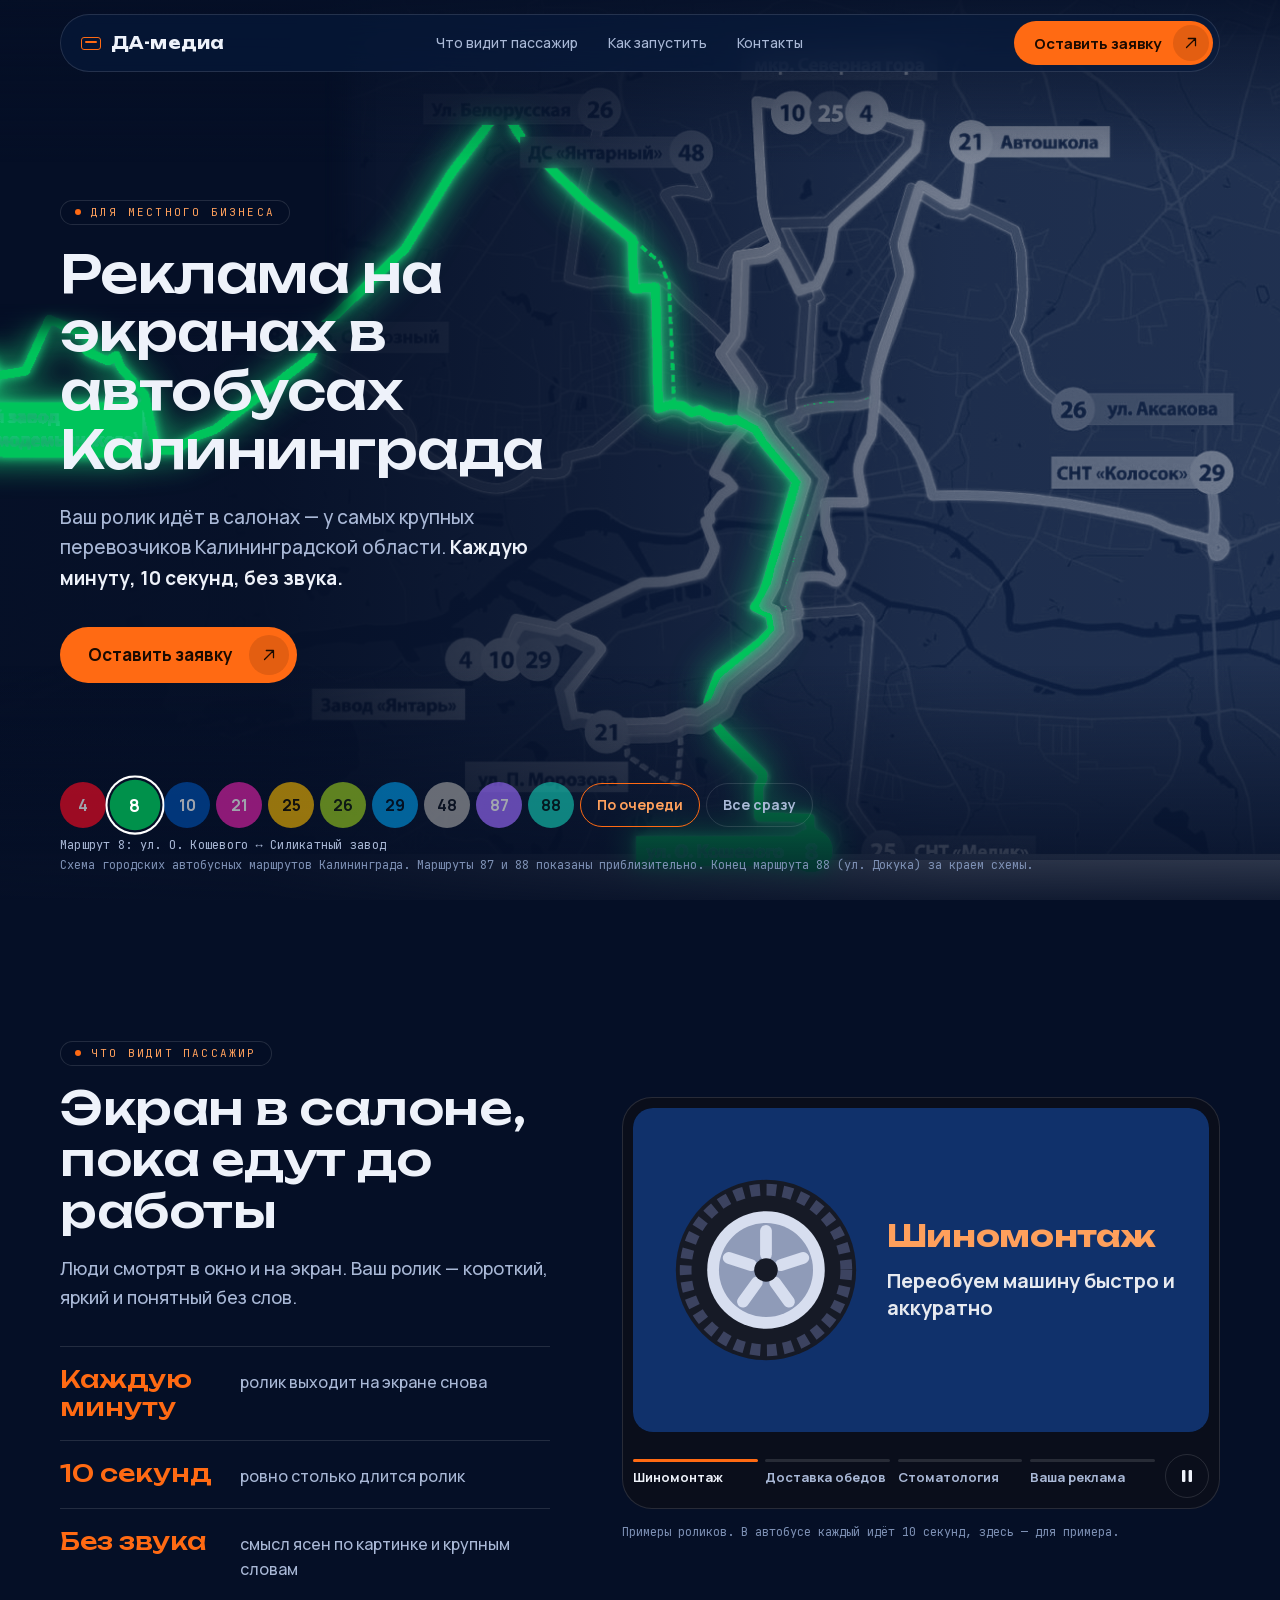
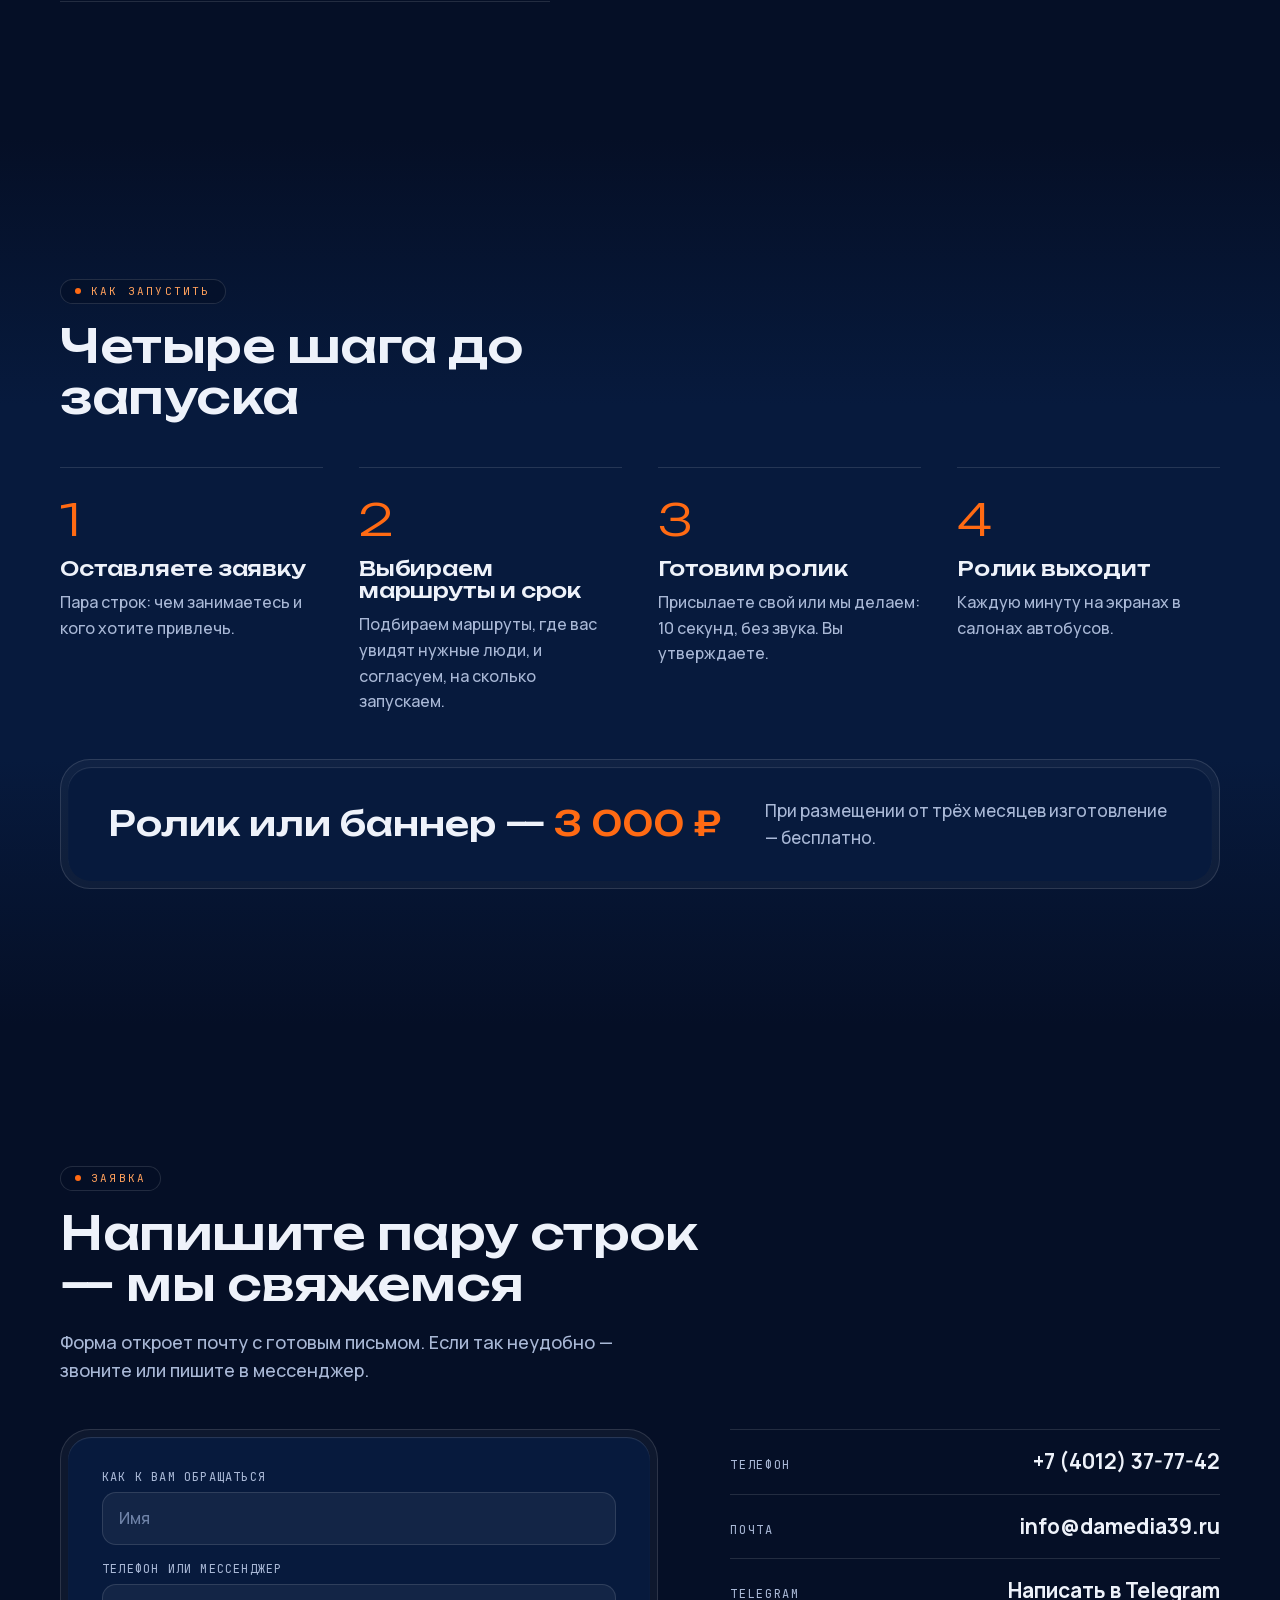
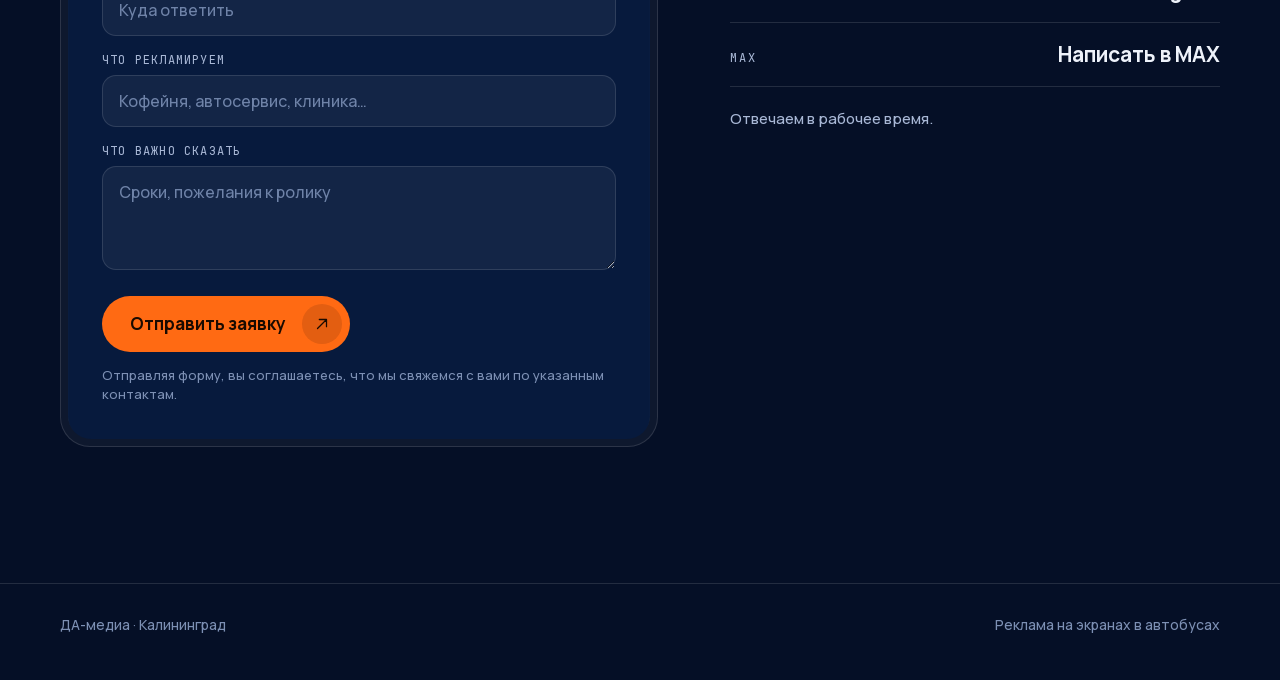
==== commit fd897071: "Маршрут 88 на карте" ====
--- a/variants/c/index.html
+++ b/variants/c/index.html
@@ -265,6 +265,7 @@
       <img class="rl" data-r="26" style="--c:#96c81e" src="../../assets/karta/r26.png" width="1600" height="1117" alt="">
       <img class="rl" data-r="29" style="--c:#0096e1" src="../../assets/karta/r29.png" width="1600" height="1117" alt="">
       <img class="rl" data-r="87" style="--c:#9b6bff;--g:#b58cff" src="../../assets/karta/r87.png" width="1600" height="1117" alt="">
+      <img class="rl" data-r="88" style="--c:#14c8b4;--g:#3ee6d0" src="../../assets/karta/r88.png" width="1600" height="1117" alt="">
       <div class="patch"></div>
     </div>
     <div class="fade"></div>
@@ -286,7 +287,7 @@
       <button type="button" class="kmode" data-mode="all" aria-pressed="false">Все сразу</button>
     </div>
     <p class="kinfo" data-info>10 маршрутов: 4, 8, 10, 21, 25, 26, 29, 48, 87, 88</p>
-    <p class="kcap">Схема городских автобусных маршрутов Калининграда. Маршрут 87 показан приблизительно, трасса 88 на схему не поместилась.</p>
+    <p class="kcap">Схема городских автобусных маршрутов Калининграда. Маршруты 87 и 88 показаны приблизительно. Конец маршрута 88 (ул. Докука) за краем схемы.</p>
   </div>
 
   <div class="hero-in">
@@ -449,7 +450,7 @@
   var chips=[].slice.call(root.querySelectorAll('.kch'));
   var modes=[].slice.call(root.querySelectorAll('.kmode'));
   var info=root.querySelector('[data-info]');
-  var NAMES={"4":"мкр. Северная гора ↔ Завод «Янтарь»","8":"ул. О. Кошевого ↔ Силикатный завод","10":"мкр. Северная гора ↔ Завод «Янтарь»","21":"ул. П. Морозова ↔ Автошкола","25":"мкр. Северная гора ↔ СНТ «Медик»","26":"ул. Белорусская ↔ ул. Аксакова","29":"Завод «Янтарь» ↔ СНТ «Колосок»","48":"ДС «Янтарный» ↔ мкр. Совхозный (серая линия на схеме)","87":"ул. Аксакова ↔ завод «Янтарь» (на схеме показан приблизительно)","88":"ул. Суздальская ↔ ТЦ «Кёниг-Молл», ул. Докука (трасса вне схемы)"};
+  var NAMES={"4":"мкр. Северная гора ↔ Завод «Янтарь»","8":"ул. О. Кошевого ↔ Силикатный завод","10":"мкр. Северная гора ↔ Завод «Янтарь»","21":"ул. П. Морозова ↔ Автошкола","25":"мкр. Северная гора ↔ СНТ «Медик»","26":"ул. Белорусская ↔ ул. Аксакова","29":"Завод «Янтарь» ↔ СНТ «Колосок»","48":"ДС «Янтарный» ↔ мкр. Совхозный (серая линия на схеме)","87":"ул. Аксакова ↔ завод «Янтарь» (на схеме показан приблизительно)","88":"ул. Суздальская ↔ ТЦ «Кёниг-Молл», ул. Докука (на схеме показан приблизительно, конец за краем карты)"};
   var CX={"48":.4,"87":.6,"88":.56,"4":.54,"8":.34,"10":.52,"21":.59,"25":.62,"26":.6,"29":.7,"all":.56};
   var mode=still?'all':'auto', pinned=null, i=-1, timer=null, seen=true;
   var ALL='10 маршрутов: 4, 8, 10, 21, 25, 26, 29, 48, 87, 88';
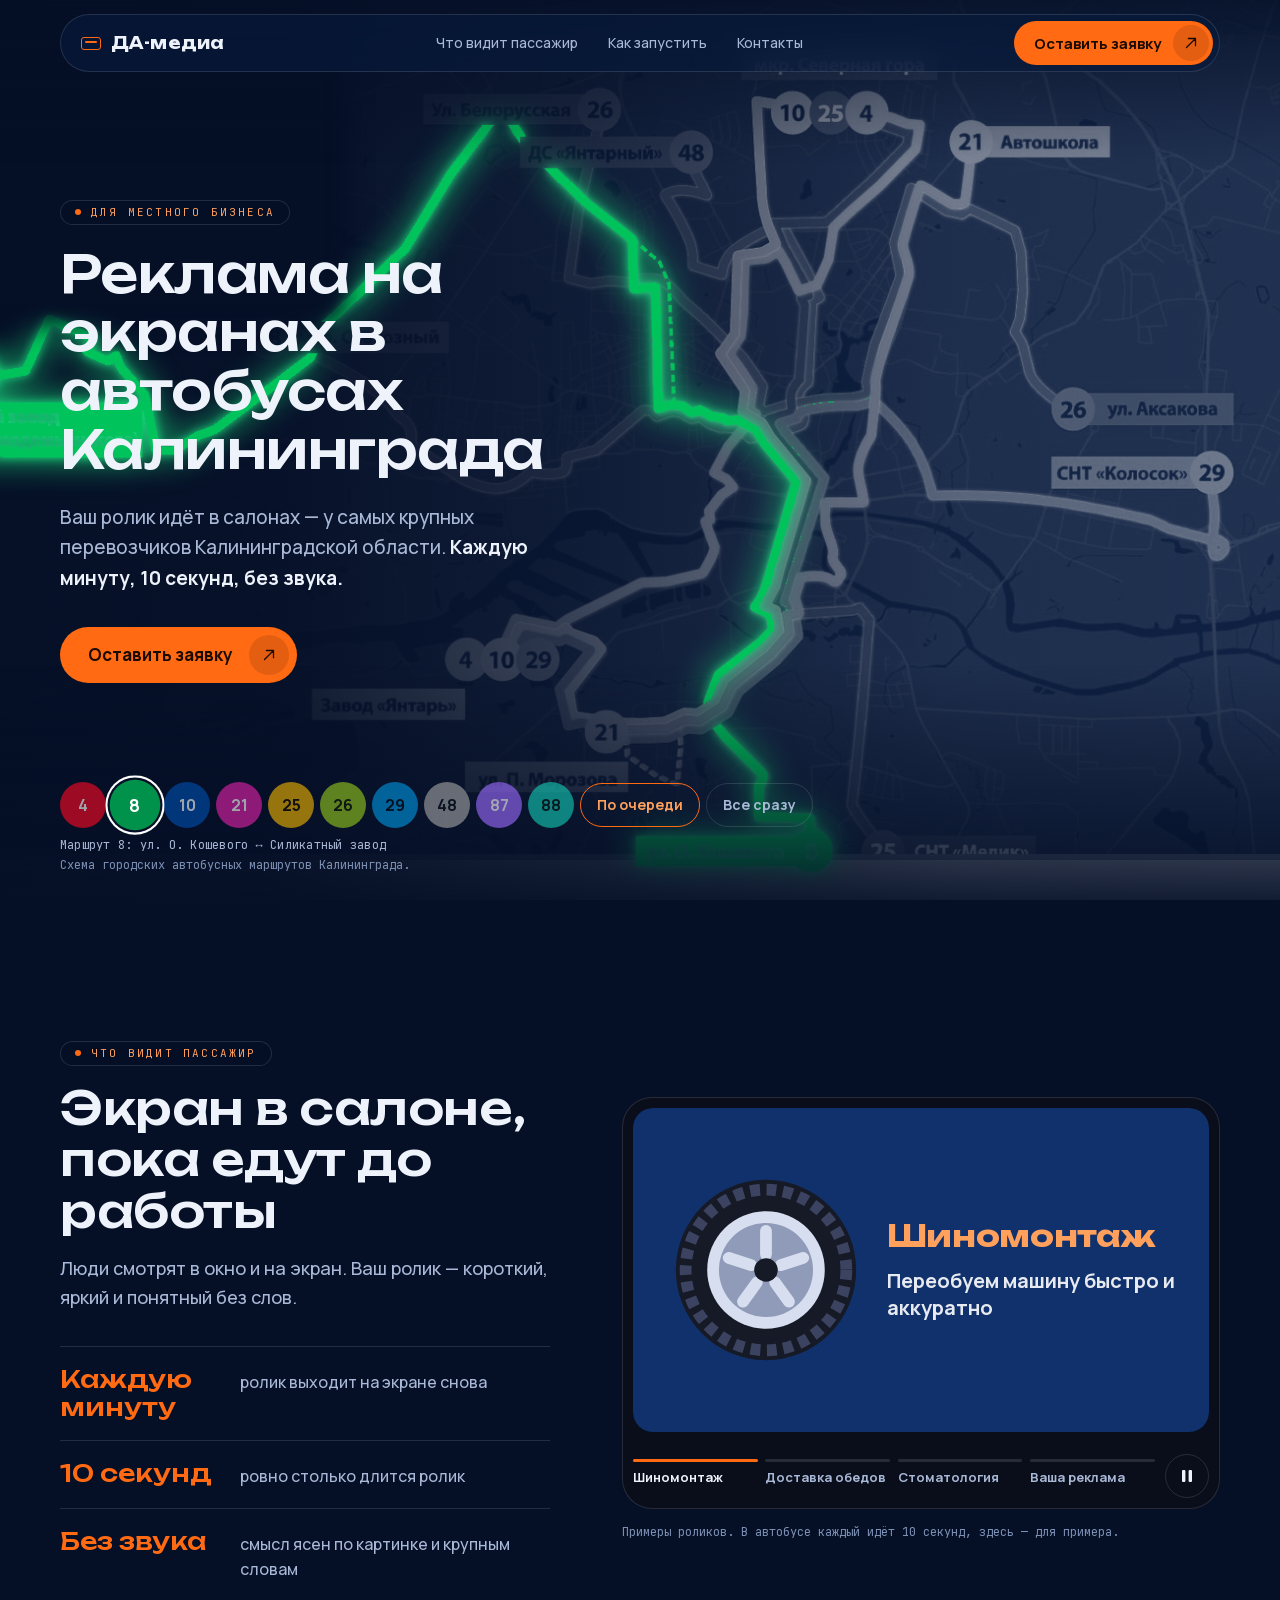
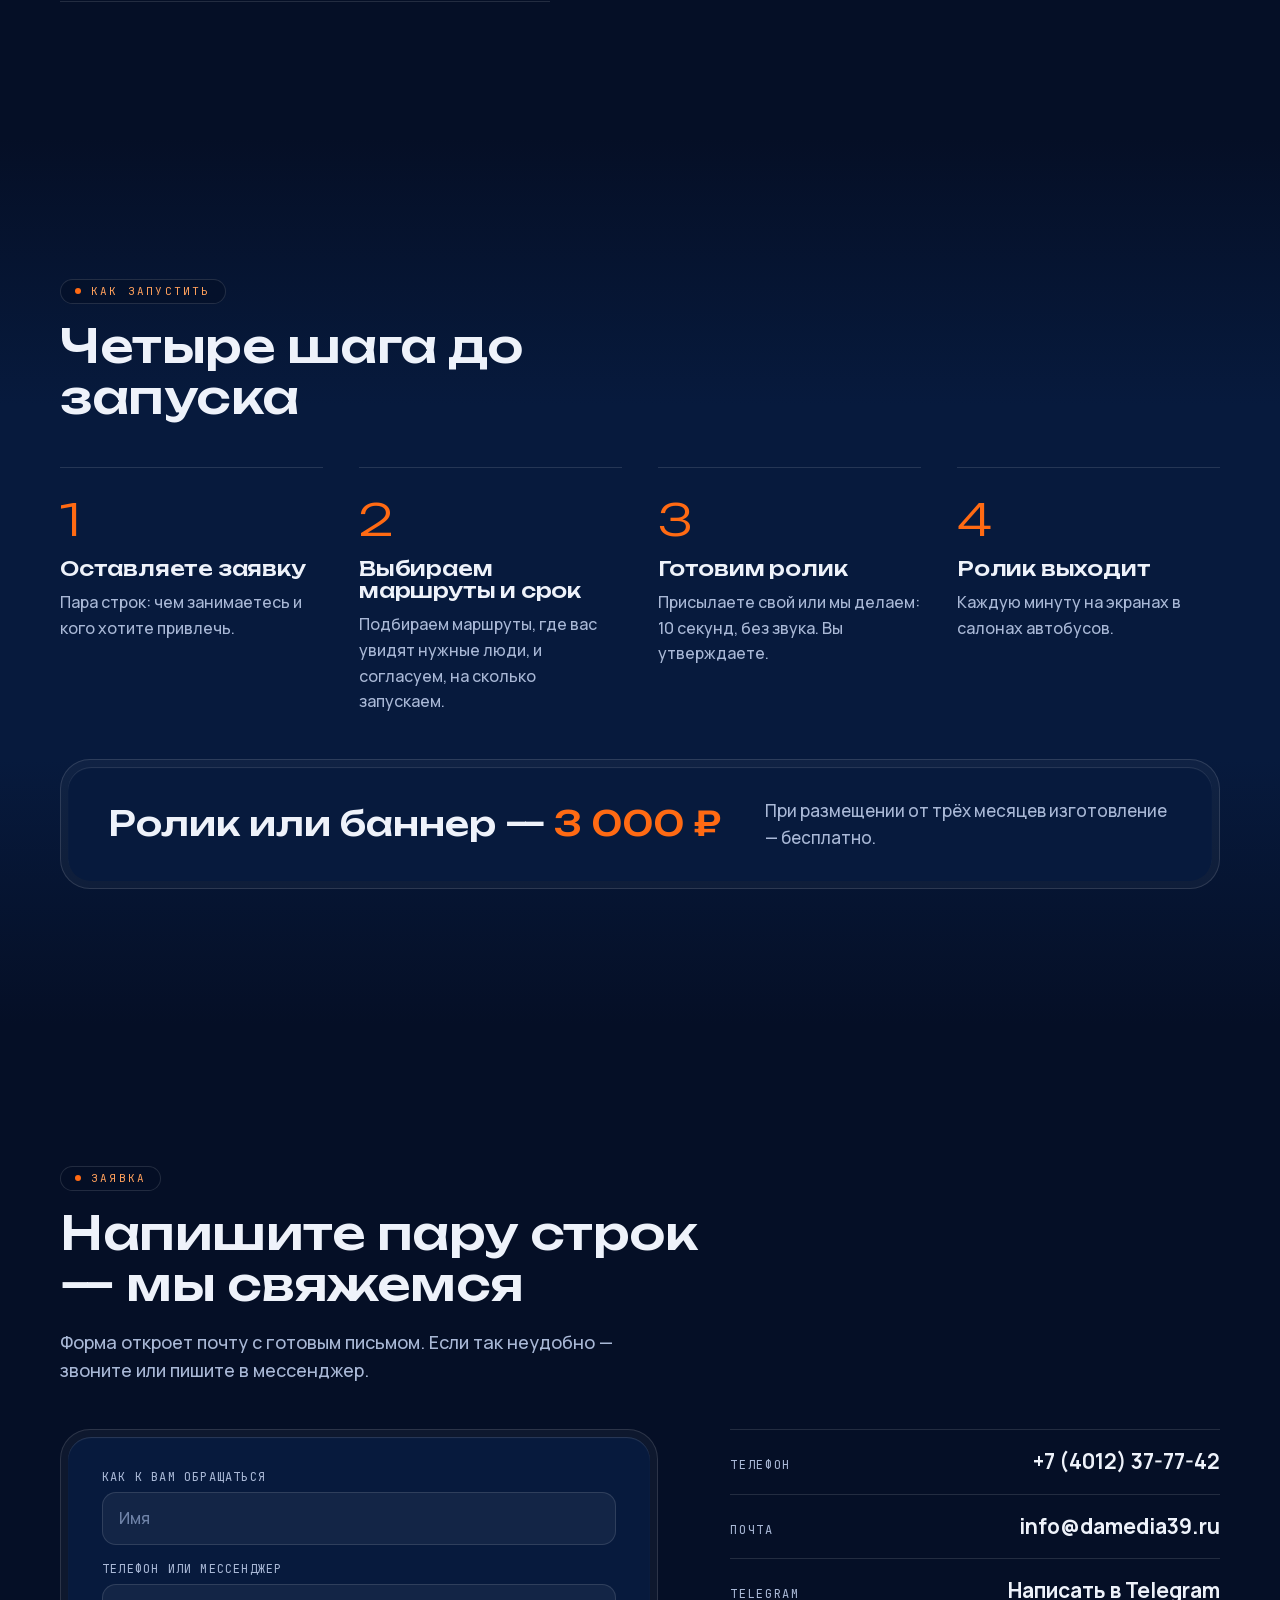
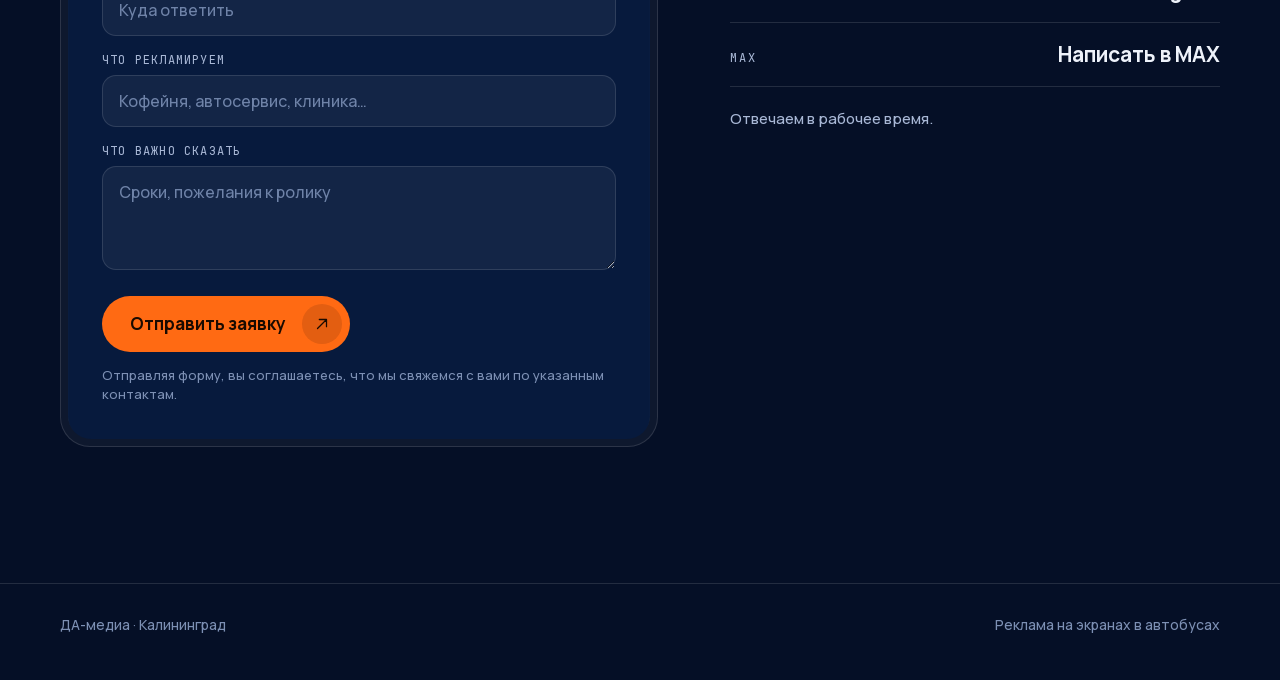
==== commit aa7ecbf3: "Оговорка только у 87 и 88" ====
--- a/variants/c/index.html
+++ b/variants/c/index.html
@@ -287,7 +287,7 @@
       <button type="button" class="kmode" data-mode="all" aria-pressed="false">Все сразу</button>
     </div>
     <p class="kinfo" data-info>10 маршрутов: 4, 8, 10, 21, 25, 26, 29, 48, 87, 88</p>
-    <p class="kcap">Схема городских автобусных маршрутов Калининграда. Маршруты 87 и 88 показаны приблизительно. Конец маршрута 88 (ул. Докука) за краем схемы.</p>
+    <p class="kcap">Схема городских автобусных маршрутов Калининграда.</p>
   </div>
 
   <div class="hero-in">
@@ -450,7 +450,7 @@
   var chips=[].slice.call(root.querySelectorAll('.kch'));
   var modes=[].slice.call(root.querySelectorAll('.kmode'));
   var info=root.querySelector('[data-info]');
-  var NAMES={"4":"мкр. Северная гора ↔ Завод «Янтарь»","8":"ул. О. Кошевого ↔ Силикатный завод","10":"мкр. Северная гора ↔ Завод «Янтарь»","21":"ул. П. Морозова ↔ Автошкола","25":"мкр. Северная гора ↔ СНТ «Медик»","26":"ул. Белорусская ↔ ул. Аксакова","29":"Завод «Янтарь» ↔ СНТ «Колосок»","48":"ДС «Янтарный» ↔ мкр. Совхозный (серая линия на схеме)","87":"ул. Аксакова ↔ завод «Янтарь» (на схеме показан приблизительно)","88":"ул. Суздальская ↔ ТЦ «Кёниг-Молл», ул. Докука (на схеме показан приблизительно, конец за краем карты)"};
+  var NAMES={"4":"мкр. Северная гора ↔ Завод «Янтарь»","8":"ул. О. Кошевого ↔ Силикатный завод","10":"мкр. Северная гора ↔ Завод «Янтарь»","21":"ул. П. Морозова ↔ Автошкола","25":"мкр. Северная гора ↔ СНТ «Медик»","26":"ул. Белорусская ↔ ул. Аксакова","29":"Завод «Янтарь» ↔ СНТ «Колосок»","48":"ДС «Янтарный» ↔ мкр. Совхозный (серая линия на схеме)","87":"ул. Аксакова ↔ завод «Янтарь» (на схеме показан приблизительно)","88":"Суздальский парк ↔ ТЦ «Кёниг-Молл», ул. Докука (на схеме показан приблизительно, конец маршрута за краем карты)"};
   var CX={"48":.4,"87":.6,"88":.56,"4":.54,"8":.34,"10":.52,"21":.59,"25":.62,"26":.6,"29":.7,"all":.56};
   var mode=still?'all':'auto', pinned=null, i=-1, timer=null, seen=true;
   var ALL='10 маршрутов: 4, 8, 10, 21, 25, 26, 29, 48, 87, 88';
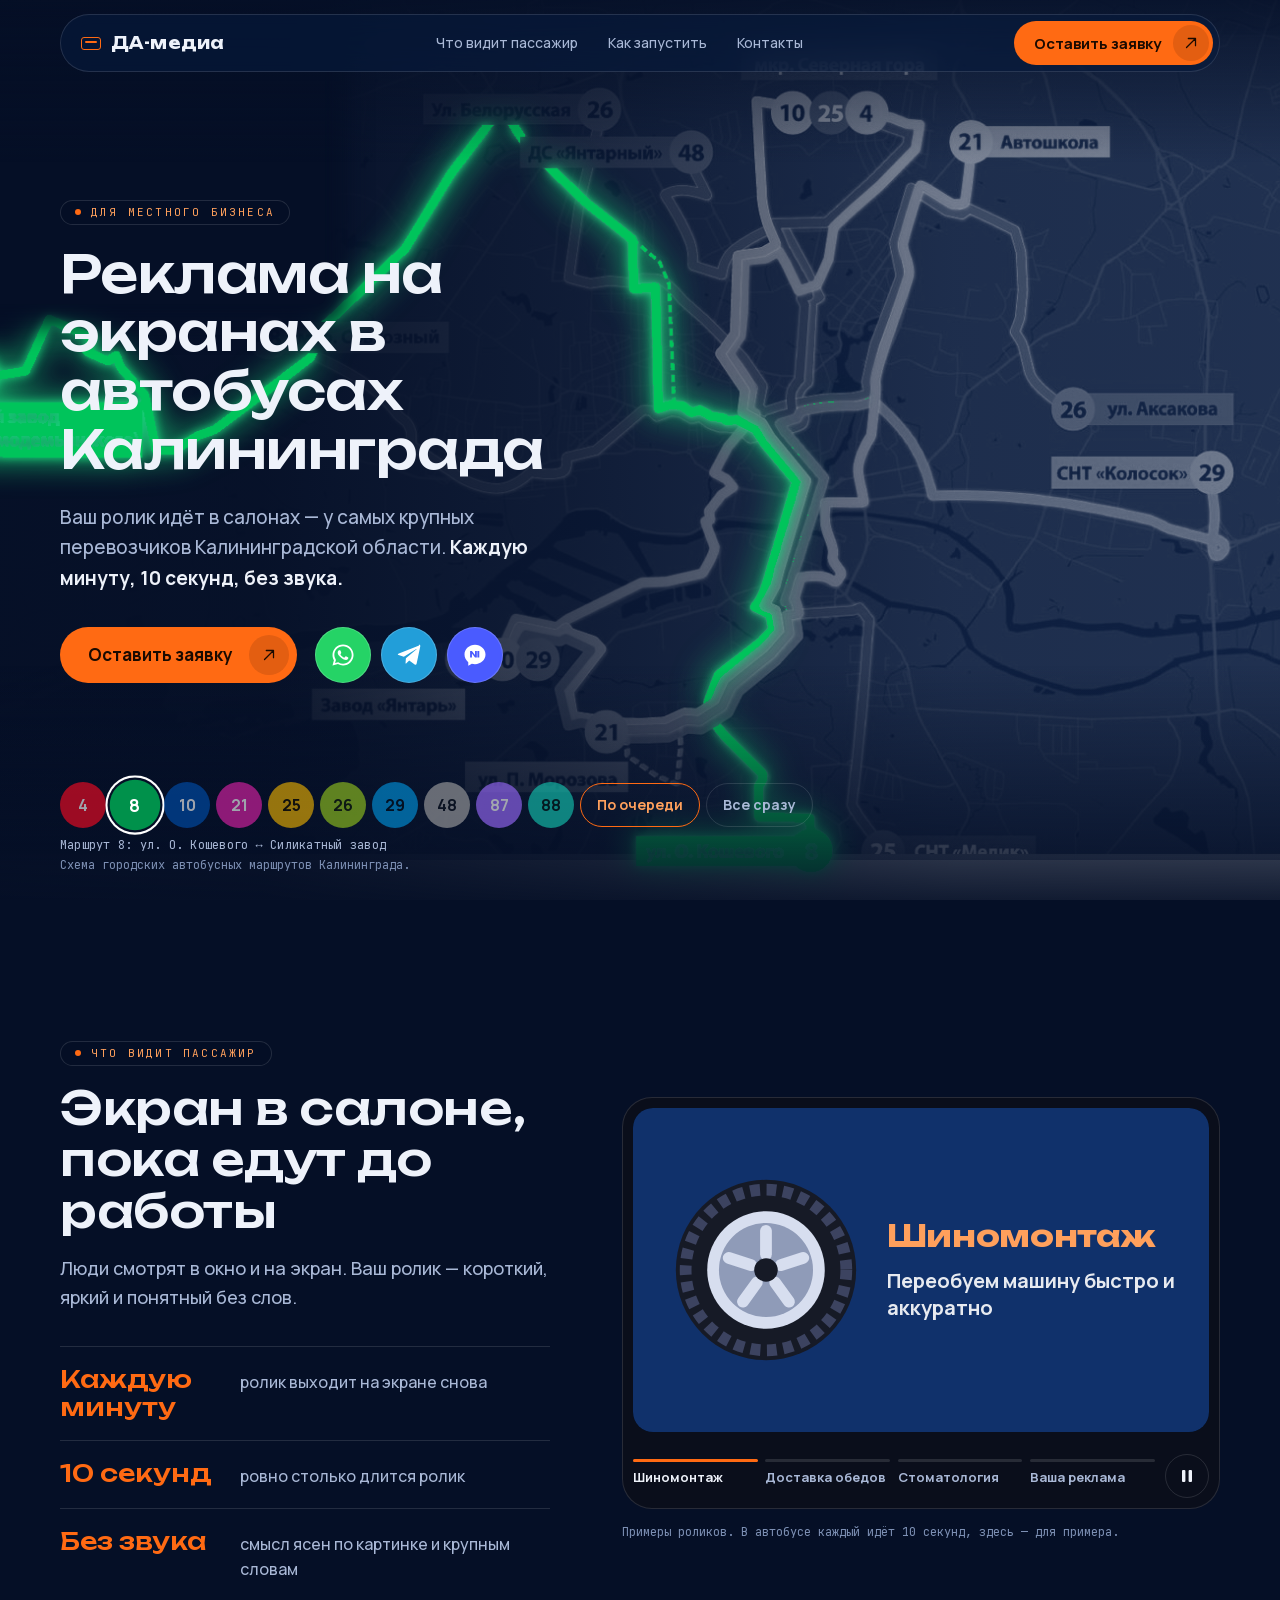
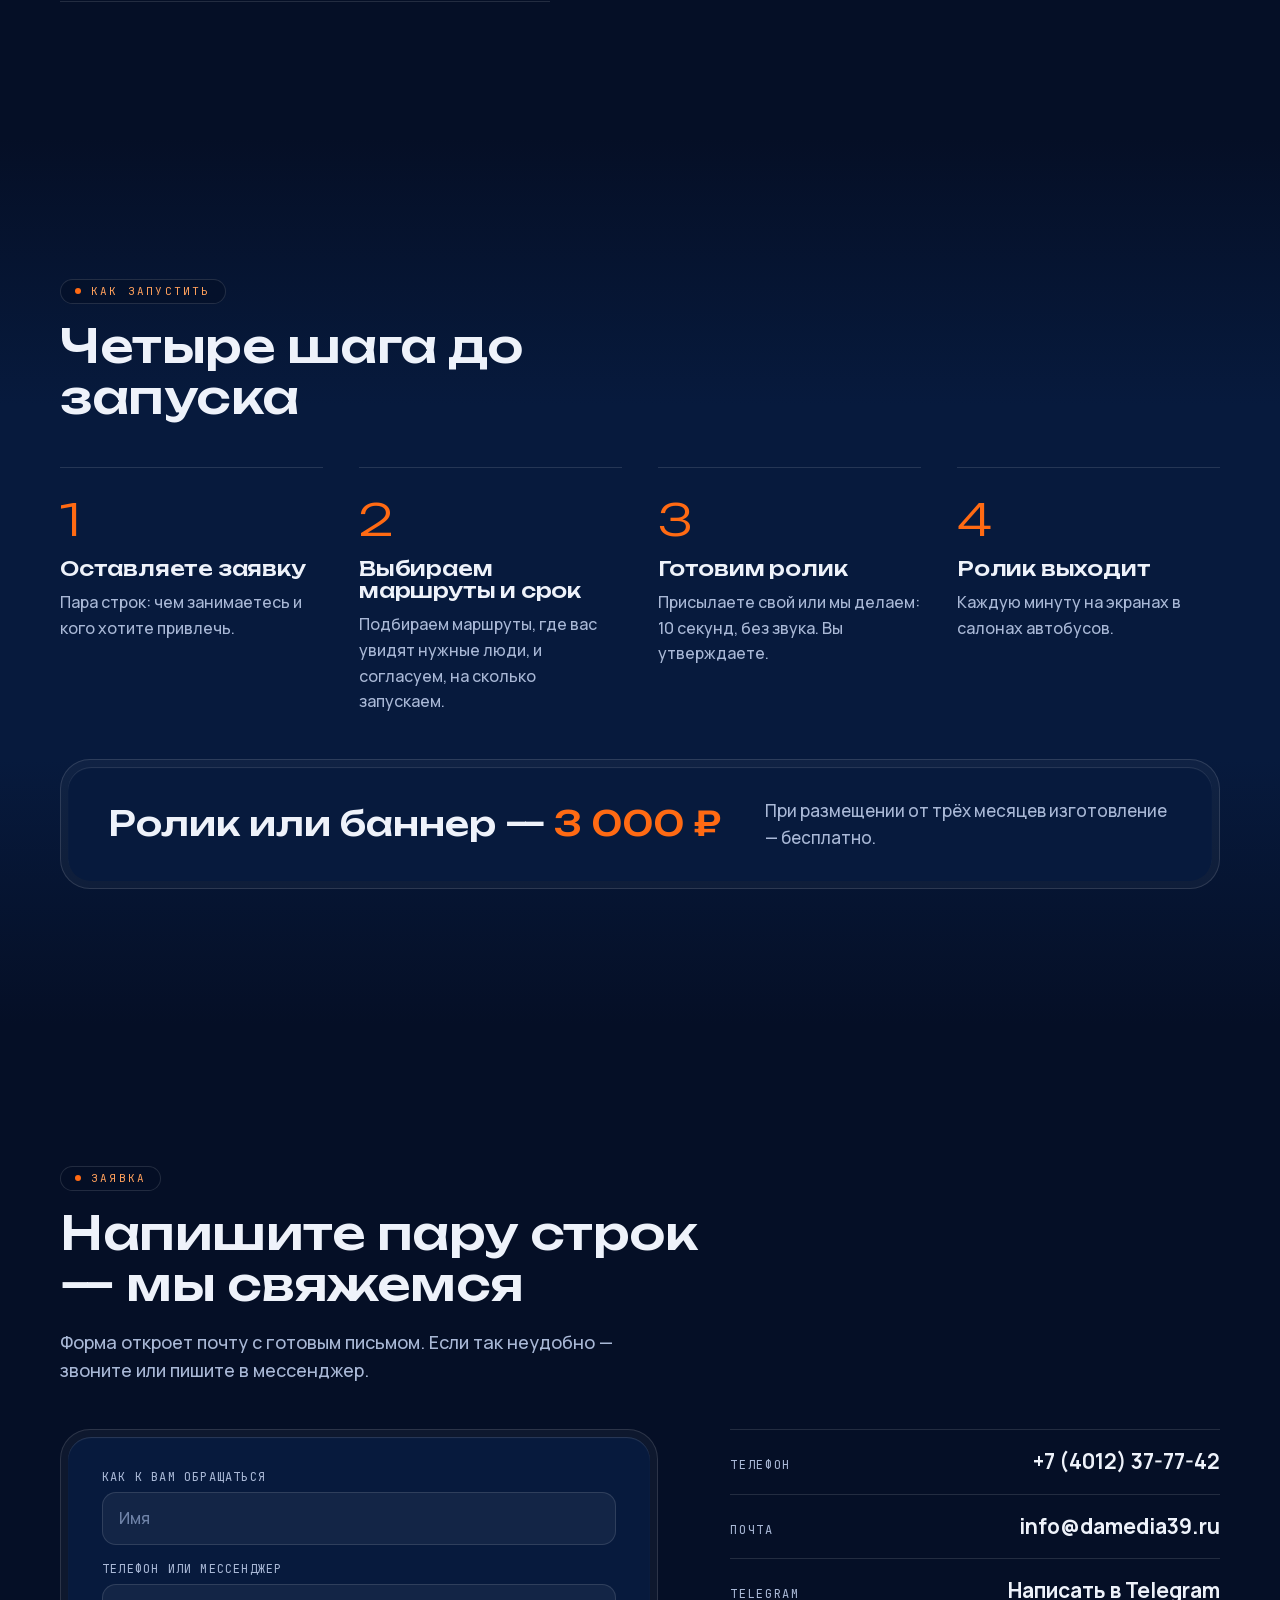
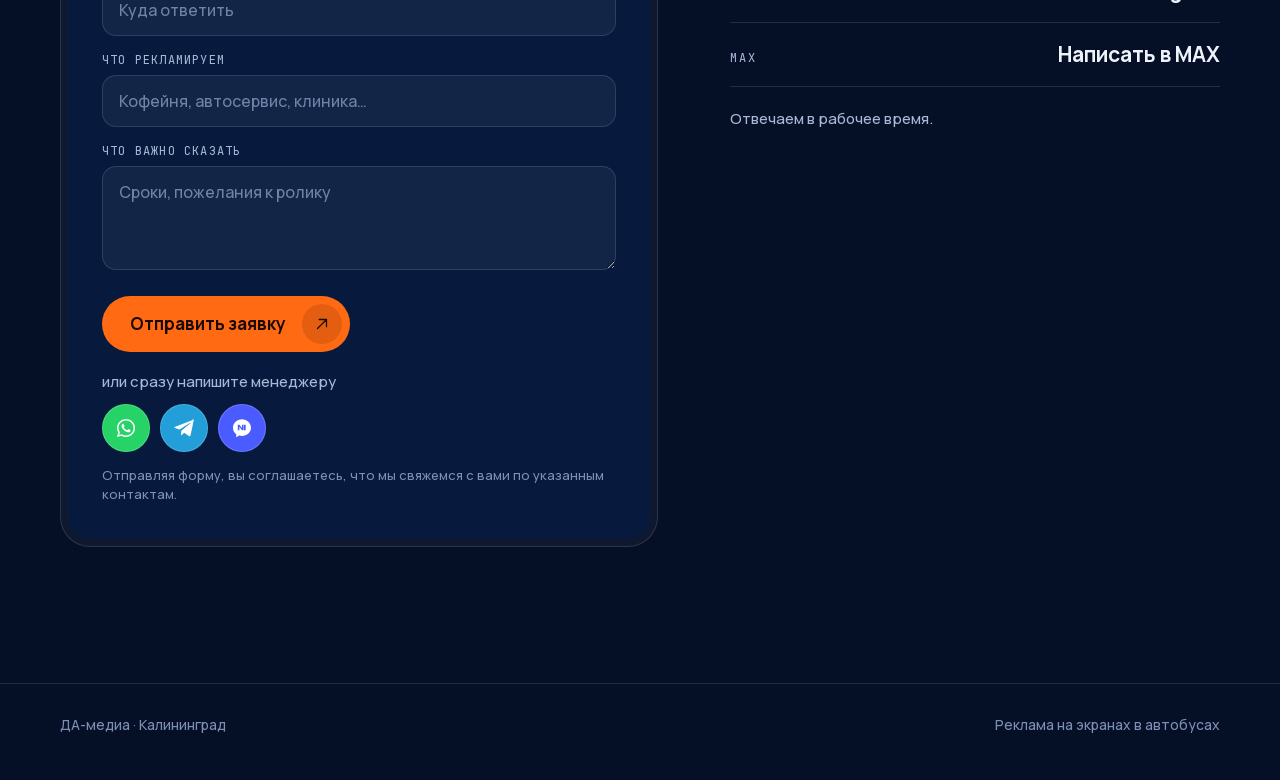
==== commit 0d702338: "Иконки мессенджеров" ====
--- a/variants/c/index.html
+++ b/variants/c/index.html
@@ -236,6 +236,19 @@
   .tab .bar{animation:none !important}
   .mapbox{transition:none}
 }
+
+/* ── кнопки мессенджеров рядом с «Оставить заявку» ───────────────── */
+.cta-row{display:flex;flex-wrap:wrap;align-items:center;gap:14px 18px}
+.msgs{display:flex;gap:10px}
+.msgb{width:56px;height:56px;border-radius:50%;display:grid;place-items:center;color:#fff;cursor:default;
+  box-shadow:0 0 0 1px rgba(255,255,255,.18) inset;transition:transform .25s,box-shadow .25s}
+.msgb svg{width:28px;height:28px}
+.msgb.wa{background:#25d366}.msgb.tg{background:#229ed9}.msgb.mx{background:#4a5bff}
+.msgb:not([aria-disabled="true"]){cursor:pointer}
+.msgb:not([aria-disabled="true"]):hover{transform:translateY(-2px)}
+.or{margin:18px 0 10px;color:var(--muted);font-size:15px}
+.msgs--form .msgb{width:48px;height:48px}.msgs--form .msgb svg{width:24px;height:24px}
+.msgs--form{margin-bottom:6px}
 </style>
 </head>
 <body>
@@ -294,7 +307,10 @@
     <span class="eyebrow">Для местного бизнеса</span>
     <h1>Реклама на экранах в автобусах Калининграда</h1>
     <p class="sub">Ваш ролик идёт в салонах — у самых крупных перевозчиков Калининградской области. <b>Каждую минуту, 10 секунд, без звука.</b></p>
-    <a class="btn" href="#zayavka">Оставить заявку<span class="ar" aria-hidden="true"><svg viewBox="0 0 20 20" fill="none" stroke="currentColor" stroke-width="1.4" stroke-linecap="round" stroke-linejoin="round"><path d="M5 15 15 5M7 5h8v8"/></svg></span></a>
+    <div class="cta-row">
+      <a class="btn" href="#zayavka">Оставить заявку<span class="ar" aria-hidden="true"><svg viewBox="0 0 20 20" fill="none" stroke="currentColor" stroke-width="1.4" stroke-linecap="round" stroke-linejoin="round"><path d="M5 15 15 5M7 5h8v8"/></svg></span></a>
+      <div class="msgs" role="group" aria-label="Написать менеджеру в мессенджер"><!-- TODO: ссылки на чат с менеджером добавить, когда будут номера/аккаунты (href не ставим) --><a class="msgb wa" data-chat="whatsapp" aria-label="WhatsApp: чат с менеджером" aria-disabled="true" title="WhatsApp"><svg viewBox="0 0 32 32" aria-hidden="true"><path fill="currentColor" d="M16.04 4C9.4 4 4.02 9.37 4.02 16c0 2.12.55 4.18 1.6 6L4 28l6.18-1.6A12 12 0 0 0 16.04 28C22.67 28 28.06 22.63 28.06 16S22.67 4 16.04 4zm0 21.9c-1.8 0-3.55-.48-5.08-1.4l-.36-.22-3.67.95.98-3.58-.24-.37A9.9 9.9 0 0 1 6.1 16c0-5.46 4.46-9.9 9.94-9.9 5.48 0 9.94 4.44 9.94 9.9s-4.46 9.9-9.94 9.9zm5.45-7.4c-.3-.15-1.77-.87-2.04-.97-.27-.1-.47-.15-.67.15-.2.3-.77.97-.94 1.17-.17.2-.35.22-.65.07-.3-.15-1.27-.47-2.42-1.49-.9-.8-1.5-1.78-1.67-2.08-.17-.3-.02-.46.13-.6.14-.13.3-.35.45-.52.15-.17.2-.3.3-.5.1-.2.05-.37-.02-.52-.07-.15-.67-1.62-.92-2.22-.24-.58-.49-.5-.67-.51h-.57c-.2 0-.52.07-.8.37-.27.3-1.04 1.02-1.04 2.48s1.07 2.88 1.22 3.08c.15.2 2.1 3.2 5.08 4.49.71.3 1.26.49 1.7.63.71.23 1.36.2 1.87.12.57-.08 1.77-.72 2.02-1.42.25-.7.25-1.3.17-1.42-.07-.12-.27-.2-.57-.35z"/></svg></a><a class="msgb tg" data-chat="telegram" aria-label="Telegram: чат с менеджером" aria-disabled="true" title="Telegram"><svg viewBox="0 0 32 32" aria-hidden="true"><path fill="currentColor" d="M27.6 5.2 4.4 14.2c-1.6.64-1.58 1.53-.29 1.93l5.95 1.86 13.78-8.7c.65-.4 1.25-.19.76.25L12.45 19.6l-.43 6.1c.63 0 .9-.29 1.25-.63l3-2.9 6.22 4.6c1.15.63 1.97.3 2.26-1.06l4.09-19.3c.42-1.67-.64-2.43-1.74-1.9z"/></svg></a><a class="msgb mx" data-chat="max" aria-label="MAX: чат с менеджером" aria-disabled="true" title="MAX"><svg viewBox="0 0 32 32" aria-hidden="true"><path fill="currentColor" d="M16 4C9.4 4 4 8.9 4 15.2c0 3.5 1.7 6.6 4.3 8.7V28l4.1-2.3c1.1.3 2.3.5 3.6.5 6.6 0 12-4.9 12-11S22.6 4 16 4zm-5.6 14.6v-7.4h2.1l3.5 4.6v-4.6h2.1v7.4h-2.1l-3.5-4.6v4.6h-2.1zm10.5 0h-2.2v-7.4h2.2v7.4z" transform="translate(0 .3)"/></svg></a></div>
+    </div>
   </div>
 </section>
 
@@ -417,6 +433,8 @@
           <div class="f-row"><label for="f-biz">Что рекламируем</label><input id="f-biz" type="text" name="Что рекламируем" placeholder="Кофейня, автосервис, клиника…"></div>
           <div class="f-row"><label for="f-txt">Что важно сказать</label><textarea id="f-txt" name="Комментарий" placeholder="Сроки, пожелания к ролику"></textarea></div>
           <button class="btn" type="submit">Отправить заявку<span class="ar" aria-hidden="true"><svg viewBox="0 0 20 20" fill="none" stroke="currentColor" stroke-width="1.4" stroke-linecap="round" stroke-linejoin="round"><path d="M5 15 15 5M7 5h8v8"/></svg></span></button>
+          <p class="or">или сразу напишите менеджеру</p>
+          <div class="msgs msgs--form" role="group" aria-label="Написать менеджеру в мессенджер"><!-- TODO: ссылки на чат с менеджером добавить, когда будут номера/аккаунты (href не ставим) --><a class="msgb wa" data-chat="whatsapp" aria-label="WhatsApp: чат с менеджером" aria-disabled="true" title="WhatsApp"><svg viewBox="0 0 32 32" aria-hidden="true"><path fill="currentColor" d="M16.04 4C9.4 4 4.02 9.37 4.02 16c0 2.12.55 4.18 1.6 6L4 28l6.18-1.6A12 12 0 0 0 16.04 28C22.67 28 28.06 22.63 28.06 16S22.67 4 16.04 4zm0 21.9c-1.8 0-3.55-.48-5.08-1.4l-.36-.22-3.67.95.98-3.58-.24-.37A9.9 9.9 0 0 1 6.1 16c0-5.46 4.46-9.9 9.94-9.9 5.48 0 9.94 4.44 9.94 9.9s-4.46 9.9-9.94 9.9zm5.45-7.4c-.3-.15-1.77-.87-2.04-.97-.27-.1-.47-.15-.67.15-.2.3-.77.97-.94 1.17-.17.2-.35.22-.65.07-.3-.15-1.27-.47-2.42-1.49-.9-.8-1.5-1.78-1.67-2.08-.17-.3-.02-.46.13-.6.14-.13.3-.35.45-.52.15-.17.2-.3.3-.5.1-.2.05-.37-.02-.52-.07-.15-.67-1.62-.92-2.22-.24-.58-.49-.5-.67-.51h-.57c-.2 0-.52.07-.8.37-.27.3-1.04 1.02-1.04 2.48s1.07 2.88 1.22 3.08c.15.2 2.1 3.2 5.08 4.49.71.3 1.26.49 1.7.63.71.23 1.36.2 1.87.12.57-.08 1.77-.72 2.02-1.42.25-.7.25-1.3.17-1.42-.07-.12-.27-.2-.57-.35z"/></svg></a><a class="msgb tg" data-chat="telegram" aria-label="Telegram: чат с менеджером" aria-disabled="true" title="Telegram"><svg viewBox="0 0 32 32" aria-hidden="true"><path fill="currentColor" d="M27.6 5.2 4.4 14.2c-1.6.64-1.58 1.53-.29 1.93l5.95 1.86 13.78-8.7c.65-.4 1.25-.19.76.25L12.45 19.6l-.43 6.1c.63 0 .9-.29 1.25-.63l3-2.9 6.22 4.6c1.15.63 1.97.3 2.26-1.06l4.09-19.3c.42-1.67-.64-2.43-1.74-1.9z"/></svg></a><a class="msgb mx" data-chat="max" aria-label="MAX: чат с менеджером" aria-disabled="true" title="MAX"><svg viewBox="0 0 32 32" aria-hidden="true"><path fill="currentColor" d="M16 4C9.4 4 4 8.9 4 15.2c0 3.5 1.7 6.6 4.3 8.7V28l4.1-2.3c1.1.3 2.3.5 3.6.5 6.6 0 12-4.9 12-11S22.6 4 16 4zm-5.6 14.6v-7.4h2.1l3.5 4.6v-4.6h2.1v7.4h-2.1l-3.5-4.6v4.6h-2.1zm10.5 0h-2.2v-7.4h2.2v7.4z" transform="translate(0 .3)"/></svg></a></div>
           <p class="ok" data-ok hidden role="status"></p>
           <p class="fine">Отправляя форму, вы соглашаетесь, что мы свяжемся с вами по указанным контактам.</p>
         </form>
@@ -450,7 +468,7 @@
   var chips=[].slice.call(root.querySelectorAll('.kch'));
   var modes=[].slice.call(root.querySelectorAll('.kmode'));
   var info=root.querySelector('[data-info]');
-  var NAMES={"4":"мкр. Северная гора ↔ Завод «Янтарь»","8":"ул. О. Кошевого ↔ Силикатный завод","10":"мкр. Северная гора ↔ Завод «Янтарь»","21":"ул. П. Морозова ↔ Автошкола","25":"мкр. Северная гора ↔ СНТ «Медик»","26":"ул. Белорусская ↔ ул. Аксакова","29":"Завод «Янтарь» ↔ СНТ «Колосок»","48":"ДС «Янтарный» ↔ мкр. Совхозный (серая линия на схеме)","87":"ул. Аксакова ↔ завод «Янтарь» (на схеме показан приблизительно)","88":"Суздальский парк ↔ ТЦ «Кёниг-Молл», ул. Докука (на схеме показан приблизительно, конец маршрута за краем карты)"};
+  var NAMES={"4":"мкр. Северная гора ↔ Завод «Янтарь»","8":"ул. О. Кошевого ↔ Силикатный завод","10":"мкр. Северная гора ↔ Завод «Янтарь»","21":"ул. П. Морозова ↔ Автошкола","25":"мкр. Северная гора ↔ СНТ «Медик»","26":"ул. Белорусская ↔ ул. Аксакова","29":"Завод «Янтарь» ↔ СНТ «Колосок»","48":"ДС «Янтарный» ↔ мкр. Совхозный (серая линия на схеме)","87":"ул. Аксакова ↔ завод «Янтарь»","88":"Суздальский парк ↔ ТЦ «Кёниг-Молл», ул. Докука"};
   var CX={"48":.4,"87":.6,"88":.56,"4":.54,"8":.34,"10":.52,"21":.59,"25":.62,"26":.6,"29":.7,"all":.56};
   var mode=still?'all':'auto', pinned=null, i=-1, timer=null, seen=true;
   var ALL='10 маршрутов: 4, 8, 10, 21, 25, 26, 29, 48, 87, 88';
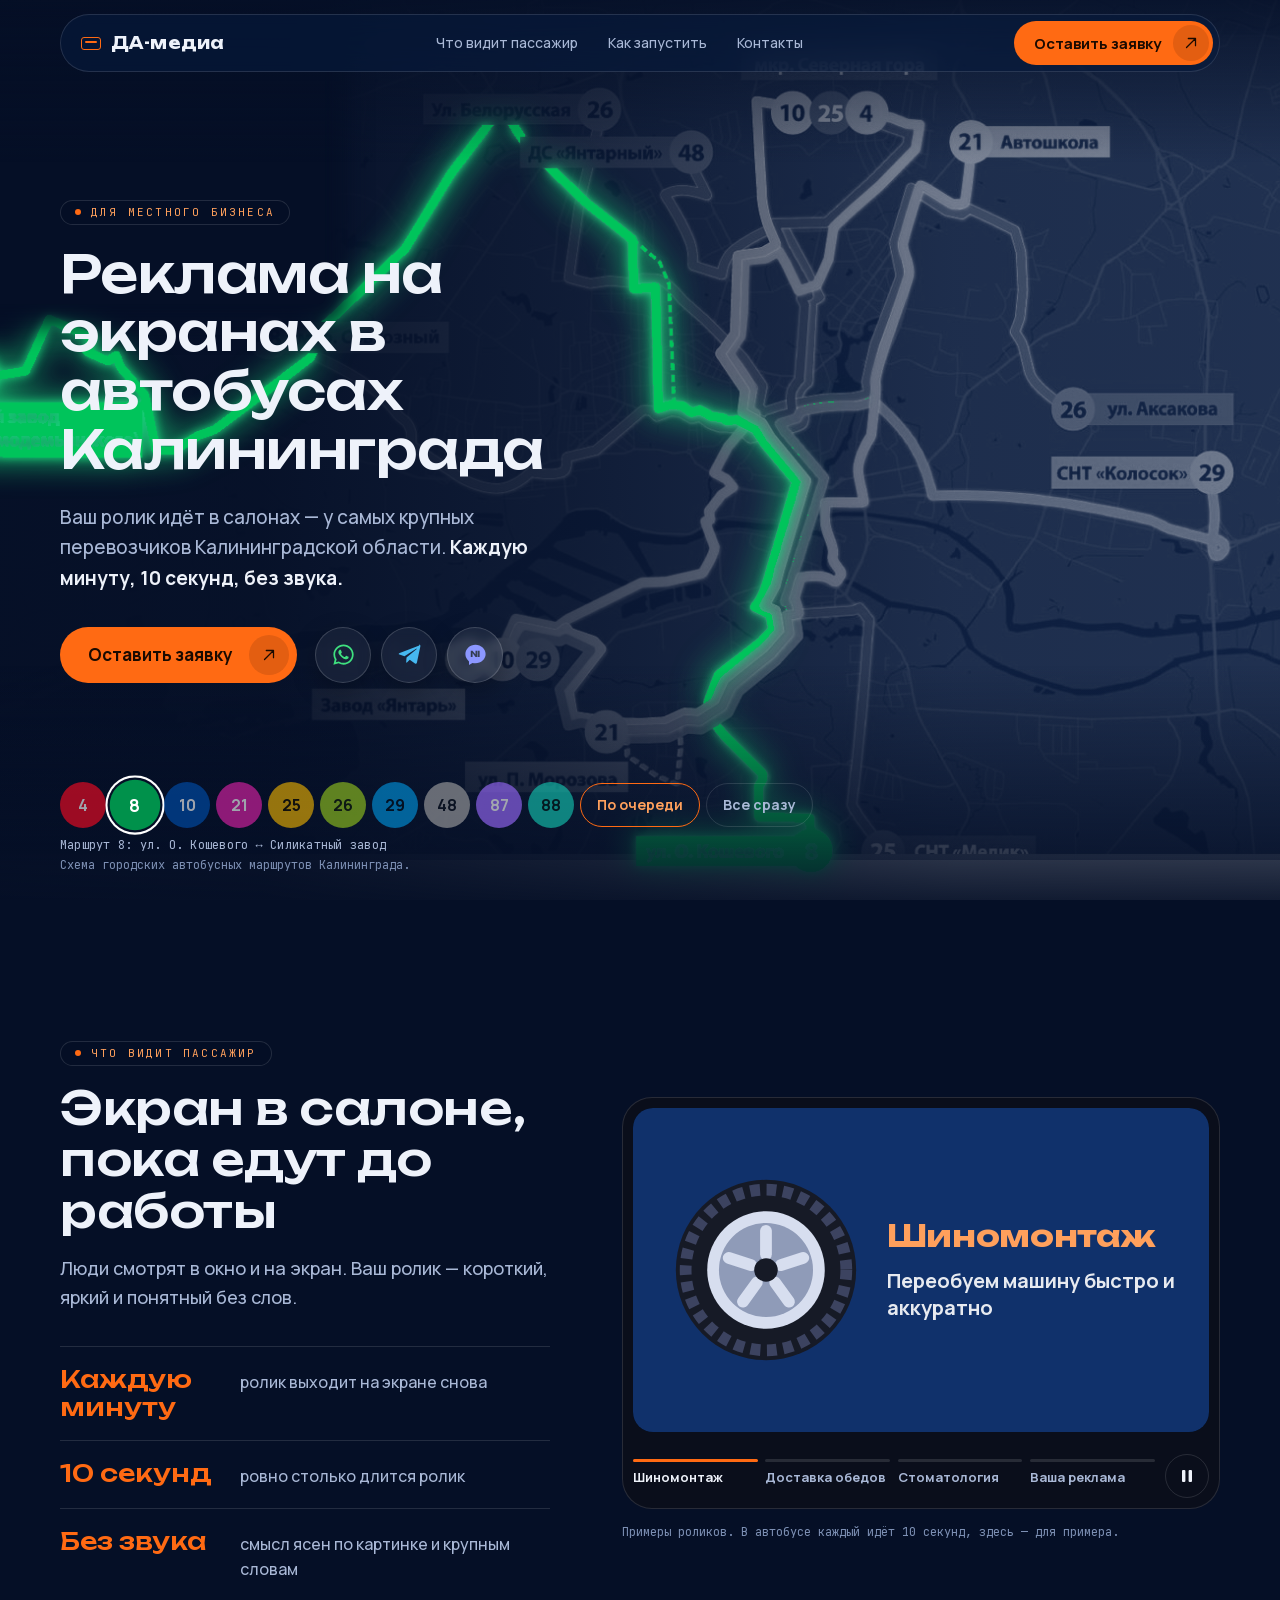
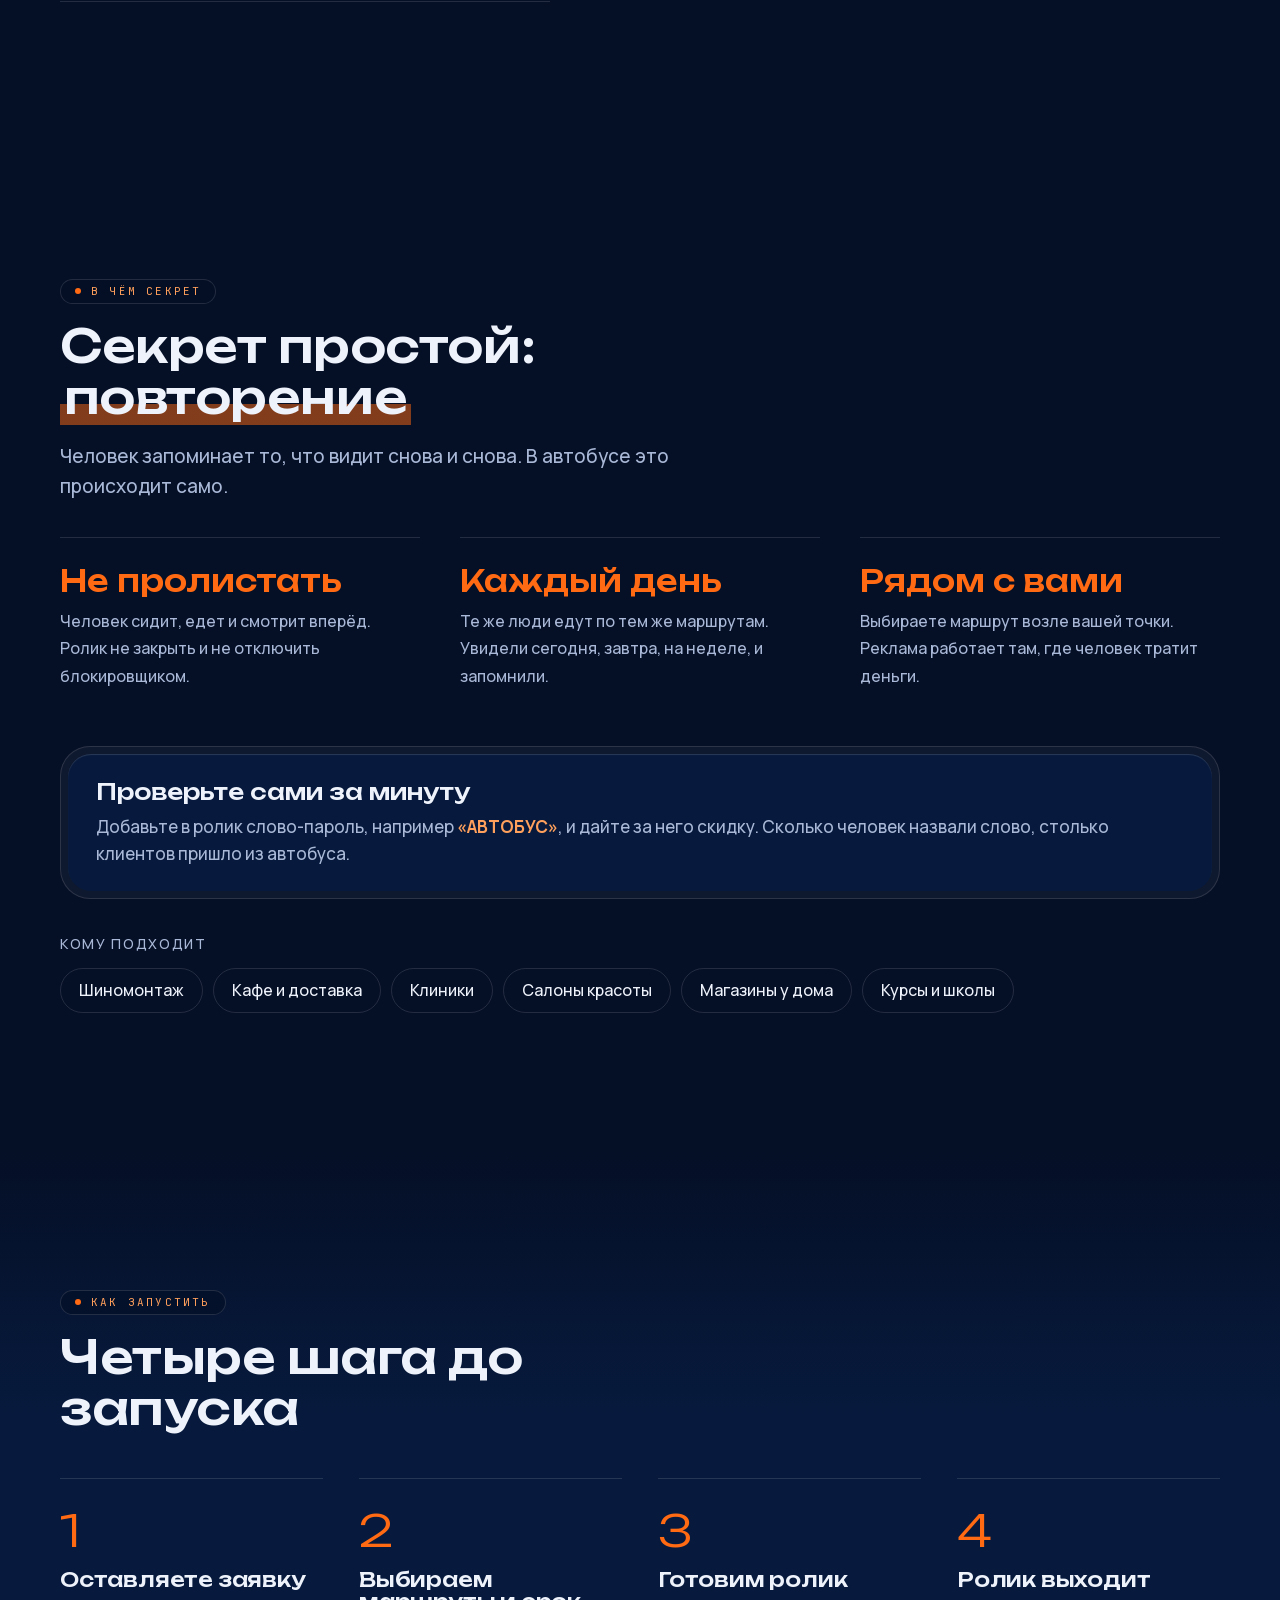
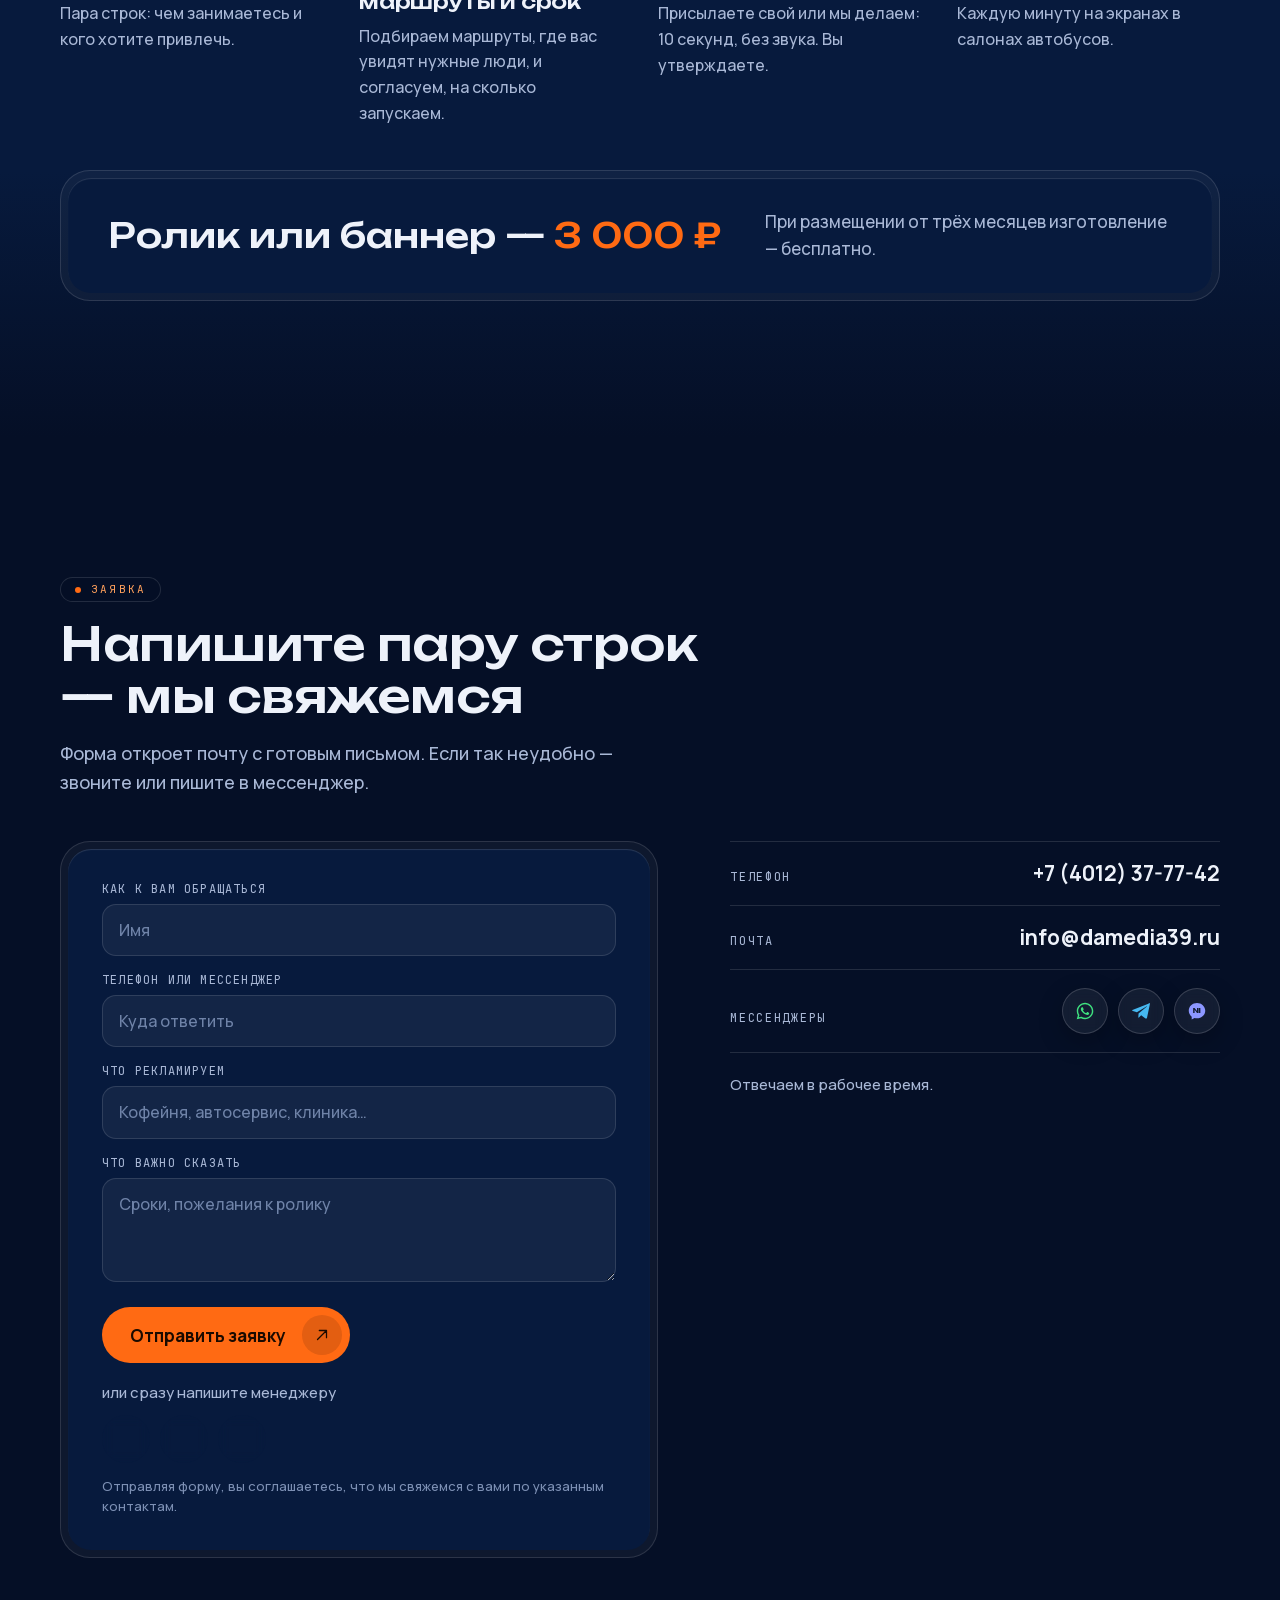
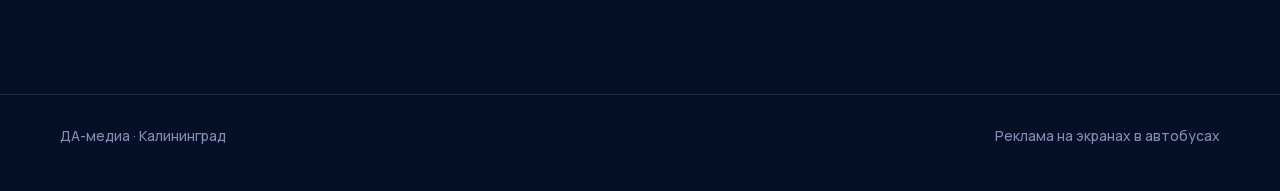
==== commit 94fce5a5: "Секрет рекламы, значки" ====
--- a/variants/c/index.html
+++ b/variants/c/index.html
@@ -240,15 +240,34 @@
 /* ── кнопки мессенджеров рядом с «Оставить заявку» ───────────────── */
 .cta-row{display:flex;flex-wrap:wrap;align-items:center;gap:14px 18px}
 .msgs{display:flex;gap:10px}
-.msgb{width:56px;height:56px;border-radius:50%;display:grid;place-items:center;color:#fff;cursor:default;
-  box-shadow:0 0 0 1px rgba(255,255,255,.18) inset;transition:transform .25s,box-shadow .25s}
-.msgb svg{width:28px;height:28px}
-.msgb.wa{background:#25d366}.msgb.tg{background:#229ed9}.msgb.mx{background:#4a5bff}
-.msgb:not([aria-disabled="true"]){cursor:pointer}
-.msgb:not([aria-disabled="true"]):hover{transform:translateY(-2px)}
+.msgb{width:56px;height:56px;border-radius:50%;display:grid;place-items:center;cursor:default;color:var(--c);
+  background:rgba(255,255,255,.06);box-shadow:0 0 0 1px rgba(255,255,255,.16) inset,0 8px 24px rgba(0,0,0,.25);
+  backdrop-filter:blur(6px);transition:transform .3s var(--spring),background .3s,color .3s,box-shadow .3s}
+.msgb svg{width:27px;height:27px}
+.msgb.wa{--c:#3fe07f}.msgb.tg{--c:#46b8f0}.msgb.mx{--c:#8c97ff}
+.msgb:hover,.msgb:focus-visible{background:var(--c);color:#06142e;box-shadow:0 0 0 1px var(--c) inset,0 10px 28px color-mix(in srgb,var(--c) 40%,transparent);transform:translateY(-2px)}
+.msgs--sm .msgb{width:46px;height:46px}.msgs--sm .msgb svg{width:22px;height:22px}
+.cts li .msgs{margin-left:auto}
 .or{margin:18px 0 10px;color:var(--muted);font-size:15px}
 .msgs--form .msgb{width:48px;height:48px}.msgs--form .msgb svg{width:24px;height:24px}
 .msgs--form{margin-bottom:6px}
+
+/* ── секрет рекламы в транспорте ─────────────────────────────────── */
+.hl{background:linear-gradient(transparent 64%,rgba(255,106,19,.5) 64%);padding:0 .08em}
+.lead2{color:var(--muted);font-size:clamp(16px,1.6vw,19px);max-width:34em;margin:0}
+.sek{list-style:none;margin:36px 0 0;padding:0;display:grid;gap:0}
+.sek li{padding:22px 0;border-top:1px solid var(--line)}
+.sek b{display:block;font:500 clamp(22px,2.6vw,30px)/1.15 var(--head);color:var(--orange);margin-bottom:8px}
+.sek span{color:var(--muted);font-size:16px}
+@media(min-width:860px){.sek{grid-template-columns:repeat(3,1fr);column-gap:40px}.sek li{padding-top:26px}}
+.trick{margin-top:34px}
+.trick .core{padding:24px 28px}
+.trick b{display:block;font:500 clamp(18px,2vw,22px)/1.25 var(--head);margin-bottom:8px}
+.trick span{color:var(--muted)}
+.trick em{font-style:normal;color:var(--orange2);font-weight:700}
+.who-h{margin:34px 0 12px;color:var(--muted);font-size:14px;letter-spacing:.12em;text-transform:uppercase}
+.tags{list-style:none;margin:0;padding:0;display:flex;flex-wrap:wrap;gap:10px}
+.tags li{border:1px solid var(--line);border-radius:999px;padding:9px 18px;font-size:16px;color:var(--ink)}
 </style>
 </head>
 <body>
@@ -395,6 +414,32 @@
   </div>
 </section>
 
+<!-- ═════ 2а. В ЧЁМ СЕКРЕТ ═════ -->
+<section class="blk" id="sekret">
+  <div class="wrap">
+    <div class="rv">
+      <span class="eyebrow">В чём секрет</span>
+      <h2>Секрет простой: <span class="hl">повторение</span></h2>
+      <p class="lead2">Человек запоминает то, что видит снова и снова. В автобусе это происходит само.</p>
+    </div>
+    <ul class="sek rv">
+      <li><b>Не пролистать</b><span>Человек сидит, едет и смотрит вперёд. Ролик не закрыть и не отключить блокировщиком.</span></li>
+      <li><b>Каждый день</b><span>Те же люди едут по тем же маршрутам. Увидели сегодня, завтра, на неделе, и запомнили.</span></li>
+      <li><b>Рядом с вами</b><span>Выбираете маршрут возле вашей точки. Реклама работает там, где человек тратит деньги.</span></li>
+    </ul>
+    <div class="trick bezel rv">
+      <div class="core">
+        <b>Проверьте сами за минуту</b>
+        <span>Добавьте в ролик слово-пароль, например <em>«АВТОБУС»</em>, и дайте за него скидку. Сколько человек назвали слово, столько клиентов пришло из автобуса.</span>
+      </div>
+    </div>
+    <p class="who-h rv">Кому подходит</p>
+    <ul class="tags rv">
+      <li>Шиномонтаж</li><li>Кафе и доставка</li><li>Клиники</li><li>Салоны красоты</li><li>Магазины у дома</li><li>Курсы и школы</li>
+    </ul>
+  </div>
+</section>
+
 <!-- ═════ 3. КАК ЗАПУСТИТЬ ═════ -->
 <section class="blk" id="kak" style="background:linear-gradient(180deg,var(--bg),var(--bg2) 30%,var(--bg2) 70%,var(--bg))">
   <div class="wrap">
@@ -443,8 +488,7 @@
         <ul class="cts">
           <li><span class="k">Телефон</span><a href="tel:+74012377742">+7 (4012) 37-77-42</a></li>
           <li><span class="k">Почта</span><a href="mailto:info@damedia39.ru">info@damedia39.ru</a></li>
-          <li><span class="k">Telegram</span><a href="https://t.me/damedia39" target="_blank" rel="noopener">Написать в Telegram</a></li>
-          <li><span class="k">MAX</span><a href="https://max.ru/damedia39" target="_blank" rel="noopener">Написать в MAX</a></li>
+          <li><span class="k">Мессенджеры</span><div class="msgs msgs--sm" role="group" aria-label="Написать менеджеру в мессенджер"><!-- TODO: ссылки на чат с менеджером добавить, когда будут номера/аккаунты (href не ставим) --><a class="msgb wa" data-chat="whatsapp" aria-label="WhatsApp: чат с менеджером" aria-disabled="true" title="WhatsApp"><svg viewBox="0 0 32 32" aria-hidden="true"><path fill="currentColor" d="M16.04 4C9.4 4 4.02 9.37 4.02 16c0 2.12.55 4.18 1.6 6L4 28l6.18-1.6A12 12 0 0 0 16.04 28C22.67 28 28.06 22.63 28.06 16S22.67 4 16.04 4zm0 21.9c-1.8 0-3.55-.48-5.08-1.4l-.36-.22-3.67.95.98-3.58-.24-.37A9.9 9.9 0 0 1 6.1 16c0-5.46 4.46-9.9 9.94-9.9 5.48 0 9.94 4.44 9.94 9.9s-4.46 9.9-9.94 9.9zm5.45-7.4c-.3-.15-1.77-.87-2.04-.97-.27-.1-.47-.15-.67.15-.2.3-.77.97-.94 1.17-.17.2-.35.22-.65.07-.3-.15-1.27-.47-2.42-1.49-.9-.8-1.5-1.78-1.67-2.08-.17-.3-.02-.46.13-.6.14-.13.3-.35.45-.52.15-.17.2-.3.3-.5.1-.2.05-.37-.02-.52-.07-.15-.67-1.62-.92-2.22-.24-.58-.49-.5-.67-.51h-.57c-.2 0-.52.07-.8.37-.27.3-1.04 1.02-1.04 2.48s1.07 2.88 1.22 3.08c.15.2 2.1 3.2 5.08 4.49.71.3 1.26.49 1.7.63.71.23 1.36.2 1.87.12.57-.08 1.77-.72 2.02-1.42.25-.7.25-1.3.17-1.42-.07-.12-.27-.2-.57-.35z"/></svg></a><a class="msgb tg" data-chat="telegram" aria-label="Telegram: чат с менеджером" aria-disabled="true" title="Telegram"><svg viewBox="0 0 32 32" aria-hidden="true"><path fill="currentColor" d="M27.6 5.2 4.4 14.2c-1.6.64-1.58 1.53-.29 1.93l5.95 1.86 13.78-8.7c.65-.4 1.25-.19.76.25L12.45 19.6l-.43 6.1c.63 0 .9-.29 1.25-.63l3-2.9 6.22 4.6c1.15.63 1.97.3 2.26-1.06l4.09-19.3c.42-1.67-.64-2.43-1.74-1.9z"/></svg></a><a class="msgb mx" data-chat="max" aria-label="MAX: чат с менеджером" aria-disabled="true" title="MAX"><svg viewBox="0 0 32 32" aria-hidden="true"><path fill="currentColor" d="M16 4C9.4 4 4 8.9 4 15.2c0 3.5 1.7 6.6 4.3 8.7V28l4.1-2.3c1.1.3 2.3.5 3.6.5 6.6 0 12-4.9 12-11S22.6 4 16 4zm-5.6 14.6v-7.4h2.1l3.5 4.6v-4.6h2.1v7.4h-2.1l-3.5-4.6v4.6h-2.1zm10.5 0h-2.2v-7.4h2.2v7.4z" transform="translate(0 .3)"/></svg></a></div></li>
         </ul>
         <p class="cts-note">Отвечаем в рабочее время.</p>
       </div>
